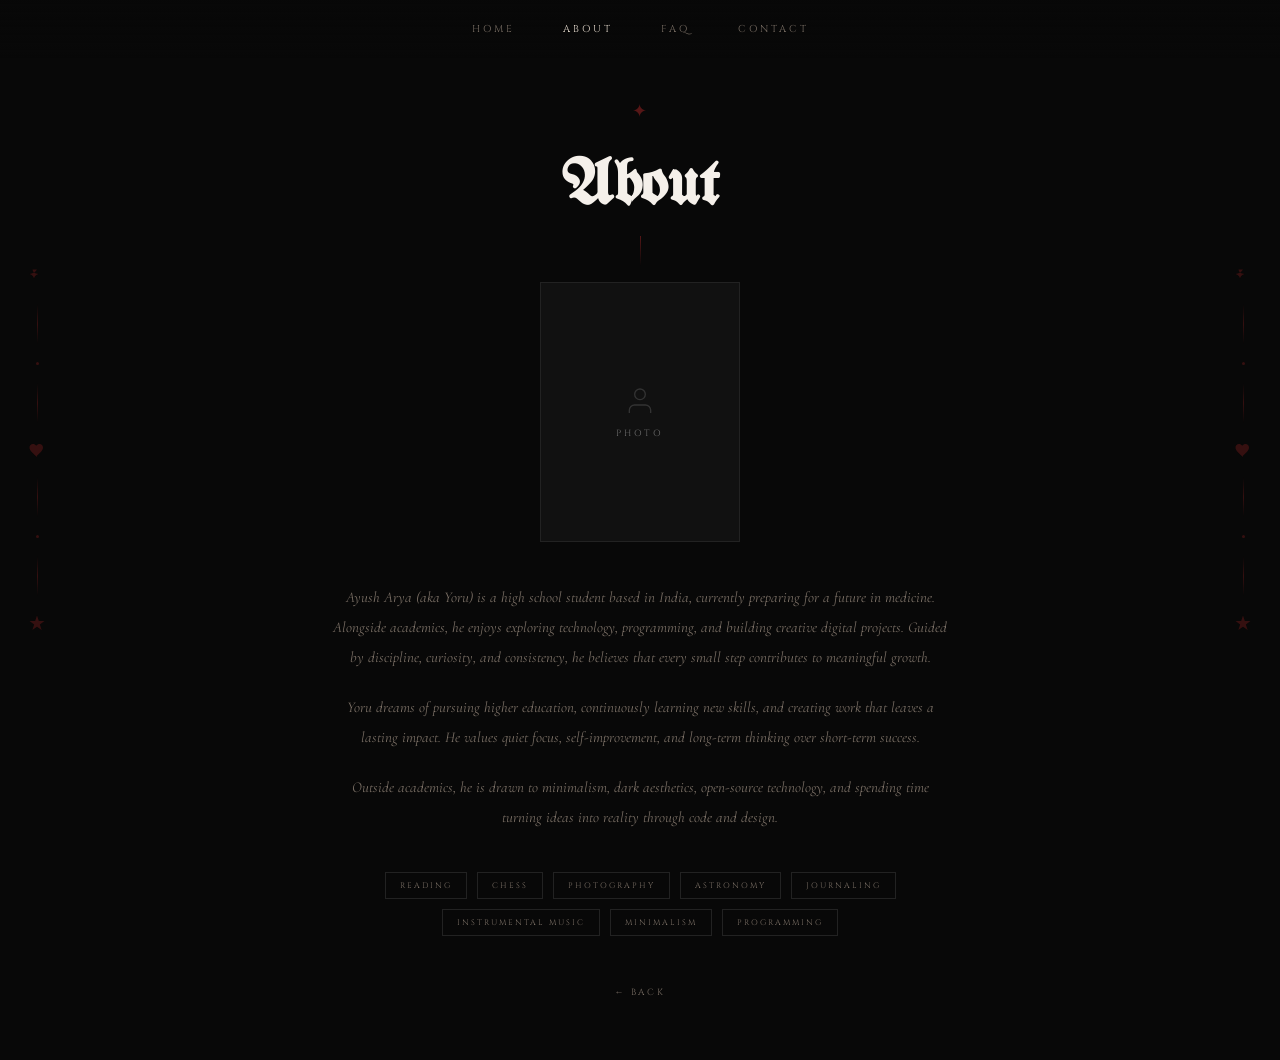
==== about.html @ 3cd6a07d "Add initial website structure with HTML pages, styling, and server setup Replit-Commit-Author: Agent" ====
<!DOCTYPE html>
<html lang="en">
<head>
  <meta charset="UTF-8" />
  <meta name="viewport" content="width=device-width, initial-scale=1.0" />
  <title>About — Ayush Arya</title>
  <link rel="stylesheet" href="style.css" />
</head>
<body>

  <!-- NAV -->
  <nav>
    <a href="index.html">Home</a>
    <a href="about.html">About</a>
    <a href="faq.html">FAQ</a>
    <a href="contact.html">Contact</a>
  </nav>

  <!-- ORNAMENTS -->
  <div class="side-ornament left">
    <svg viewBox="0 0 24 24"><path d="M12 2C9.5 6 6 7.5 2 8c3.5 1 5.5 3 6 6 .5-3 2.5-5 6-6-4-.5-7.5-2-8-6z"/></svg>
    <div class="orn-line"></div>
    <div class="orn-dot"></div>
    <div class="orn-line"></div>
    <svg viewBox="0 0 24 24"><path d="M12 21.6l-1.6-1.6C5.4 15.2 2 12.3 2 8.7 2 5.9 4.2 4 6.5 4c1.7 0 3.4.9 4.5 2.3C12.1 4.9 13.8 4 15.5 4 17.8 4 20 5.9 20 8.7c0 3.6-3.4 6.5-8.4 11.3L12 21.6z"/></svg>
    <div class="orn-line"></div>
    <div class="orn-dot"></div>
    <div class="orn-line"></div>
    <svg viewBox="0 0 24 24"><path d="M12 2l2.4 7.4H22l-6.2 4.5 2.4 7.4L12 17l-6.2 4.3 2.4-7.4L2 9.4h7.6z"/></svg>
  </div>
  <div class="side-ornament right">
    <svg viewBox="0 0 24 24"><path d="M12 2C9.5 6 6 7.5 2 8c3.5 1 5.5 3 6 6 .5-3 2.5-5 6-6-4-.5-7.5-2-8-6z"/></svg>
    <div class="orn-line"></div>
    <div class="orn-dot"></div>
    <div class="orn-line"></div>
    <svg viewBox="0 0 24 24"><path d="M12 21.6l-1.6-1.6C5.4 15.2 2 12.3 2 8.7 2 5.9 4.2 4 6.5 4c1.7 0 3.4.9 4.5 2.3C12.1 4.9 13.8 4 15.5 4 17.8 4 20 5.9 20 8.7c0 3.6-3.4 6.5-8.4 11.3L12 21.6z"/></svg>
    <div class="orn-line"></div>
    <div class="orn-dot"></div>
    <div class="orn-line"></div>
    <svg viewBox="0 0 24 24"><path d="M12 2l2.4 7.4H22l-6.2 4.5 2.4 7.4L12 17l-6.2 4.3 2.4-7.4L2 9.4h7.6z"/></svg>
  </div>

  <!-- CONTENT -->
  <div class="page">
    <div class="about-wrap">

      <div class="cross-top">✦</div>
      <h1 class="page-title">About</h1>
      <div class="page-divider"></div>

      <!-- PHOTO -->
      <div class="photo-frame" id="photo-frame">
        <div class="photo-placeholder">
          <svg width="32" height="32" viewBox="0 0 24 24" fill="none" stroke="#333" stroke-width="1">
            <path d="M20 21v-2a4 4 0 0 0-4-4H8a4 4 0 0 0-4 4v2"/>
            <circle cx="12" cy="7" r="4"/>
          </svg>
          <span>Photo</span>
        </div>
      </div>

      <!-- BIO -->
      <div class="about-bio">
        <p>
          Ayush Arya (aka Yoru) is a high school student based in India, currently preparing for a future in medicine.
          Alongside academics, he enjoys exploring technology, programming, and building creative digital projects.
          Guided by discipline, curiosity, and consistency, he believes that every small step contributes to meaningful growth.
        </p>
        <p>
          Yoru dreams of pursuing higher education, continuously learning new skills, and creating work that leaves a lasting impact.
          He values quiet focus, self-improvement, and long-term thinking over short-term success.
        </p>
        <p>
          Outside academics, he is drawn to minimalism, dark aesthetics, open-source technology,
          and spending time turning ideas into reality through code and design.
        </p>
      </div>

      <!-- INTERESTS -->
      <div class="interests-wrap">
        <span class="interest-tag">Reading</span>
        <span class="interest-tag">Chess</span>
        <span class="interest-tag">Photography</span>
        <span class="interest-tag">Astronomy</span>
        <span class="interest-tag">Journaling</span>
        <span class="interest-tag">Instrumental Music</span>
        <span class="interest-tag">Minimalism</span>
        <span class="interest-tag">Programming</span>
      </div>

      <a href="index.html" class="back-link">Back</a>
    </div>
  </div>

  <script src="script.js"></script>
</body>
</html>
---- style.css ----
@import url('https://fonts.googleapis.com/css2?family=UnifrakturMaguntia&family=Cinzel:wght@400;600&family=Cormorant+Garamond:ital,wght@0,300;0,400;1,300;1,400&display=swap');

*, *::before, *::after {
  margin: 0;
  padding: 0;
  box-sizing: border-box;
}

:root {
  --black: #080808;
  --cream: #e8ddd0;
  --dim: #7a6f65;
  --accent: #8b2020;
  --white: #f5f0ea;
}

html {
  scroll-behavior: smooth;
}

body {
  background-color: var(--black);
  color: var(--cream);
  font-family: 'Cormorant Garamond', serif;
  min-height: 100vh;
  overflow-x: hidden;
}

/* ── SCROLLBAR ── */
::-webkit-scrollbar { width: 4px; }
::-webkit-scrollbar-track { background: var(--black); }
::-webkit-scrollbar-thumb { background: #2a2a2a; }

/* ── NAV ── */
nav {
  position: fixed;
  top: 0;
  left: 0;
  right: 0;
  z-index: 100;
  padding: 22px 0;
  display: flex;
  justify-content: center;
  gap: 48px;
  background: linear-gradient(to bottom, rgba(8,8,8,0.95), transparent);
  letter-spacing: 0.25em;
}

nav a {
  color: var(--dim);
  text-decoration: none;
  font-size: 10px;
  font-family: 'Cinzel', serif;
  font-weight: 400;
  letter-spacing: 0.3em;
  text-transform: uppercase;
  transition: color 0.3s ease;
}

nav a:hover,
nav a.active {
  color: var(--cream);
}

/* ── SIDE ORNAMENTS ── */
.side-ornament {
  position: fixed;
  top: 50%;
  transform: translateY(-50%);
  display: flex;
  flex-direction: column;
  align-items: center;
  gap: 18px;
  opacity: 0.35;
  pointer-events: none;
  z-index: 10;
}

.side-ornament.left { left: 28px; }
.side-ornament.right { right: 28px; }

.side-ornament svg {
  width: 18px;
  height: 18px;
  fill: var(--accent);
}

.side-ornament .orn-line {
  width: 1px;
  height: 40px;
  background: linear-gradient(to bottom, transparent, var(--accent), transparent);
}

.side-ornament .orn-dot {
  width: 3px;
  height: 3px;
  border-radius: 50%;
  background: var(--accent);
}

/* ── PAGE WRAPPER ── */
.page {
  min-height: 100vh;
  display: flex;
  flex-direction: column;
  align-items: center;
  justify-content: center;
  padding: 100px 40px 60px;
  position: relative;
}

/* ═══════════════════════════════
   HOME PAGE
═══════════════════════════════ */
.home-wrap {
  text-align: center;
  display: flex;
  flex-direction: column;
  align-items: center;
  gap: 0;
}

.cross-top {
  color: var(--accent);
  font-size: 18px;
  opacity: 0.6;
  margin-bottom: 32px;
  letter-spacing: 0.1em;
}

.home-name {
  font-family: 'UnifrakturMaguntia', cursive;
  font-size: clamp(52px, 8vw, 100px);
  line-height: 1.05;
  color: var(--white);
  letter-spacing: 0.02em;
  animation: fadeUp 1.2s ease forwards;
}

.home-aka {
  font-family: 'Cinzel', serif;
  font-size: 11px;
  letter-spacing: 0.45em;
  color: var(--dim);
  margin-top: 20px;
  text-transform: uppercase;
  animation: fadeUp 1.4s ease forwards;
}

.home-dot {
  width: 4px;
  height: 4px;
  border-radius: 50%;
  background: var(--accent);
  margin: 16px auto;
  animation: fadeUp 1.5s ease forwards;
}

.home-location {
  font-family: 'Cormorant Garamond', serif;
  font-style: italic;
  font-size: 16px;
  color: var(--dim);
  letter-spacing: 0.15em;
  animation: fadeUp 1.6s ease forwards;
}

/* ── CLOCK ── */
.clock-wrap {
  margin-top: 28px;
  display: flex;
  align-items: center;
  gap: 12px;
  animation: fadeUp 1.7s ease forwards;
}

.clock-label {
  font-family: 'Cinzel', serif;
  font-size: 9px;
  letter-spacing: 0.3em;
  color: var(--dim);
  text-transform: uppercase;
}

#live-clock {
  font-family: 'Cinzel', serif;
  font-size: 14px;
  letter-spacing: 0.2em;
  color: var(--cream);
  font-variant-numeric: tabular-nums;
}

.clock-tz {
  font-family: 'Cinzel', serif;
  font-size: 9px;
  letter-spacing: 0.3em;
  color: var(--dim);
  text-transform: uppercase;
}

/* ── AGE TIMER ── */
.age-timer-section {
  margin-top: 40px;
  text-align: center;
  animation: fadeUp 1.8s ease forwards;
}

.age-timer-label {
  font-family: 'Cinzel', serif;
  font-size: 9px;
  letter-spacing: 0.35em;
  color: var(--dim);
  text-transform: uppercase;
  margin-bottom: 14px;
}

.age-timer-grid {
  display: flex;
  gap: 24px;
  justify-content: center;
  align-items: flex-end;
  flex-wrap: wrap;
}

.age-unit {
  display: flex;
  flex-direction: column;
  align-items: center;
  gap: 4px;
}

.age-unit .val {
  font-family: 'Cinzel', serif;
  font-size: clamp(22px, 3vw, 34px);
  color: var(--white);
  font-variant-numeric: tabular-nums;
  min-width: 2ch;
  text-align: center;
  line-height: 1;
}

.age-unit .unit-label {
  font-family: 'Cinzel', serif;
  font-size: 8px;
  letter-spacing: 0.3em;
  color: var(--dim);
  text-transform: uppercase;
}

.age-sep {
  color: var(--accent);
  font-size: 20px;
  opacity: 0.5;
  margin-bottom: 14px;
}

/* ── NAV BUTTONS ── */
.home-nav-btns {
  margin-top: 44px;
  display: flex;
  gap: 20px;
  flex-wrap: wrap;
  justify-content: center;
  animation: fadeUp 2s ease forwards;
}

.btn-outline {
  border: 1px solid #333;
  color: var(--dim);
  background: transparent;
  text-decoration: none;
  font-family: 'Cinzel', serif;
  font-size: 9px;
  letter-spacing: 0.3em;
  text-transform: uppercase;
  padding: 10px 22px;
  transition: all 0.3s ease;
  cursor: pointer;
  display: inline-block;
}

.btn-outline:hover {
  border-color: var(--cream);
  color: var(--cream);
  background: rgba(255,255,255,0.03);
}

/* ── QUOTE ── */
.home-quote {
  margin-top: 60px;
  font-family: 'Cormorant Garamond', serif;
  font-style: italic;
  font-size: 13px;
  color: #4a4039;
  letter-spacing: 0.1em;
  text-align: center;
  max-width: 420px;
  animation: fadeUp 2.1s ease forwards;
}

.cross-bottom {
  color: var(--accent);
  font-size: 14px;
  opacity: 0.4;
  margin-top: 36px;
}

/* ═══════════════════════════════
   ABOUT PAGE
═══════════════════════════════ */
.about-wrap {
  max-width: 620px;
  width: 100%;
  text-align: center;
}

.page-title {
  font-family: 'UnifrakturMaguntia', cursive;
  font-size: clamp(38px, 6vw, 64px);
  color: var(--white);
  margin-bottom: 8px;
  animation: fadeUp 0.8s ease forwards;
}

.page-divider {
  width: 1px;
  height: 30px;
  background: linear-gradient(to bottom, var(--accent), transparent);
  margin: 16px auto;
  opacity: 0.6;
}

/* ── PHOTO ── */
.photo-frame {
  width: 200px;
  height: 260px;
  margin: 0 auto 40px;
  border: 1px solid #222;
  overflow: hidden;
  position: relative;
  animation: fadeUp 1s ease forwards;
  filter: grayscale(100%);
  transition: filter 0.5s ease;
}

.photo-frame:hover {
  filter: grayscale(60%);
}

.photo-frame img {
  width: 100%;
  height: 100%;
  object-fit: cover;
  object-position: center top;
  display: block;
}

.photo-placeholder {
  width: 100%;
  height: 100%;
  background: #111;
  display: flex;
  align-items: center;
  justify-content: center;
  flex-direction: column;
  gap: 10px;
}

.photo-placeholder span {
  font-family: 'Cinzel', serif;
  font-size: 9px;
  letter-spacing: 0.3em;
  color: var(--dim);
  text-transform: uppercase;
}

.about-bio {
  font-size: 15px;
  line-height: 2;
  color: var(--dim);
  font-style: italic;
  text-align: center;
  animation: fadeUp 1.2s ease forwards;
}

.about-bio p + p {
  margin-top: 20px;
}

/* ── INTERESTS ── */
.interests-wrap {
  margin-top: 40px;
  display: flex;
  flex-wrap: wrap;
  gap: 10px;
  justify-content: center;
  animation: fadeUp 1.4s ease forwards;
}

.interest-tag {
  border: 1px solid #222;
  color: var(--dim);
  font-family: 'Cinzel', serif;
  font-size: 8px;
  letter-spacing: 0.25em;
  text-transform: uppercase;
  padding: 7px 14px;
  transition: all 0.3s ease;
}

.interest-tag:hover {
  border-color: #444;
  color: var(--cream);
}

.back-link {
  display: inline-block;
  margin-top: 50px;
  font-family: 'Cinzel', serif;
  font-size: 9px;
  letter-spacing: 0.3em;
  color: var(--dim);
  text-decoration: none;
  text-transform: uppercase;
  transition: color 0.3s ease;
}

.back-link:hover { color: var(--cream); }
.back-link::before { content: '← '; }

/* ═══════════════════════════════
   FAQ PAGE
═══════════════════════════════ */
.faq-wrap {
  max-width: 560px;
  width: 100%;
}

.faq-section-title {
  font-family: 'Cinzel', serif;
  font-size: 11px;
  letter-spacing: 0.35em;
  color: var(--cream);
  text-transform: uppercase;
  margin-bottom: 28px;
  opacity: 0.9;
}

.faq-item {
  margin-bottom: 28px;
  animation: fadeUp 0.8s ease forwards;
  opacity: 0;
}

.faq-item:nth-child(1) { animation-delay: 0.1s; }
.faq-item:nth-child(2) { animation-delay: 0.15s; }
.faq-item:nth-child(3) { animation-delay: 0.2s; }
.faq-item:nth-child(4) { animation-delay: 0.25s; }
.faq-item:nth-child(5) { animation-delay: 0.3s; }
.faq-item:nth-child(6) { animation-delay: 0.35s; }
.faq-item:nth-child(7) { animation-delay: 0.4s; }
.faq-item:nth-child(8) { animation-delay: 0.45s; }

.faq-q {
  font-family: 'Cinzel', serif;
  font-size: 9px;
  letter-spacing: 0.3em;
  color: var(--accent);
  text-transform: uppercase;
  margin-bottom: 6px;
}

.faq-a {
  font-size: 15px;
  font-style: italic;
  color: var(--dim);
  line-height: 1.7;
}

.faq-divider {
  width: 100%;
  height: 1px;
  background: linear-gradient(to right, transparent, #1f1f1f, transparent);
  margin: 36px 0;
}

.faq-section-block {
  animation: fadeUp 0.9s ease forwards;
}

/* ═══════════════════════════════
   CONTACT PAGE
═══════════════════════════════ */
.contact-wrap {
  max-width: 500px;
  width: 100%;
  text-align: center;
}

.contact-note {
  font-style: italic;
  font-size: 15px;
  color: var(--dim);
  line-height: 1.9;
  max-width: 380px;
  margin: 0 auto 48px;
  animation: fadeUp 1s ease forwards;
}

.contact-email-label {
  font-family: 'Cinzel', serif;
  font-size: 9px;
  letter-spacing: 0.35em;
  color: var(--dim);
  text-transform: uppercase;
  margin-bottom: 10px;
  animation: fadeUp 1.1s ease forwards;
}

.contact-email {
  display: block;
  font-size: 17px;
  font-style: italic;
  color: var(--cream);
  text-decoration: none;
  letter-spacing: 0.05em;
  margin-bottom: 40px;
  transition: opacity 0.3s;
  animation: fadeUp 1.2s ease forwards;
}

.contact-email:hover { opacity: 0.6; }

.social-links {
  display: flex;
  gap: 16px;
  justify-content: center;
  flex-wrap: wrap;
  animation: fadeUp 1.3s ease forwards;
}

/* ═══════════════════════════════
   ANIMATIONS
═══════════════════════════════ */
@keyframes fadeUp {
  from {
    opacity: 0;
    transform: translateY(18px);
  }
  to {
    opacity: 1;
    transform: translateY(0);
  }
}

/* ── RESPONSIVE ── */
@media (max-width: 640px) {
  .side-ornament { display: none; }
  nav { gap: 28px; }
  .age-timer-grid { gap: 14px; }
  .age-sep { display: none; }
  .photo-frame { width: 160px; height: 210px; }
}
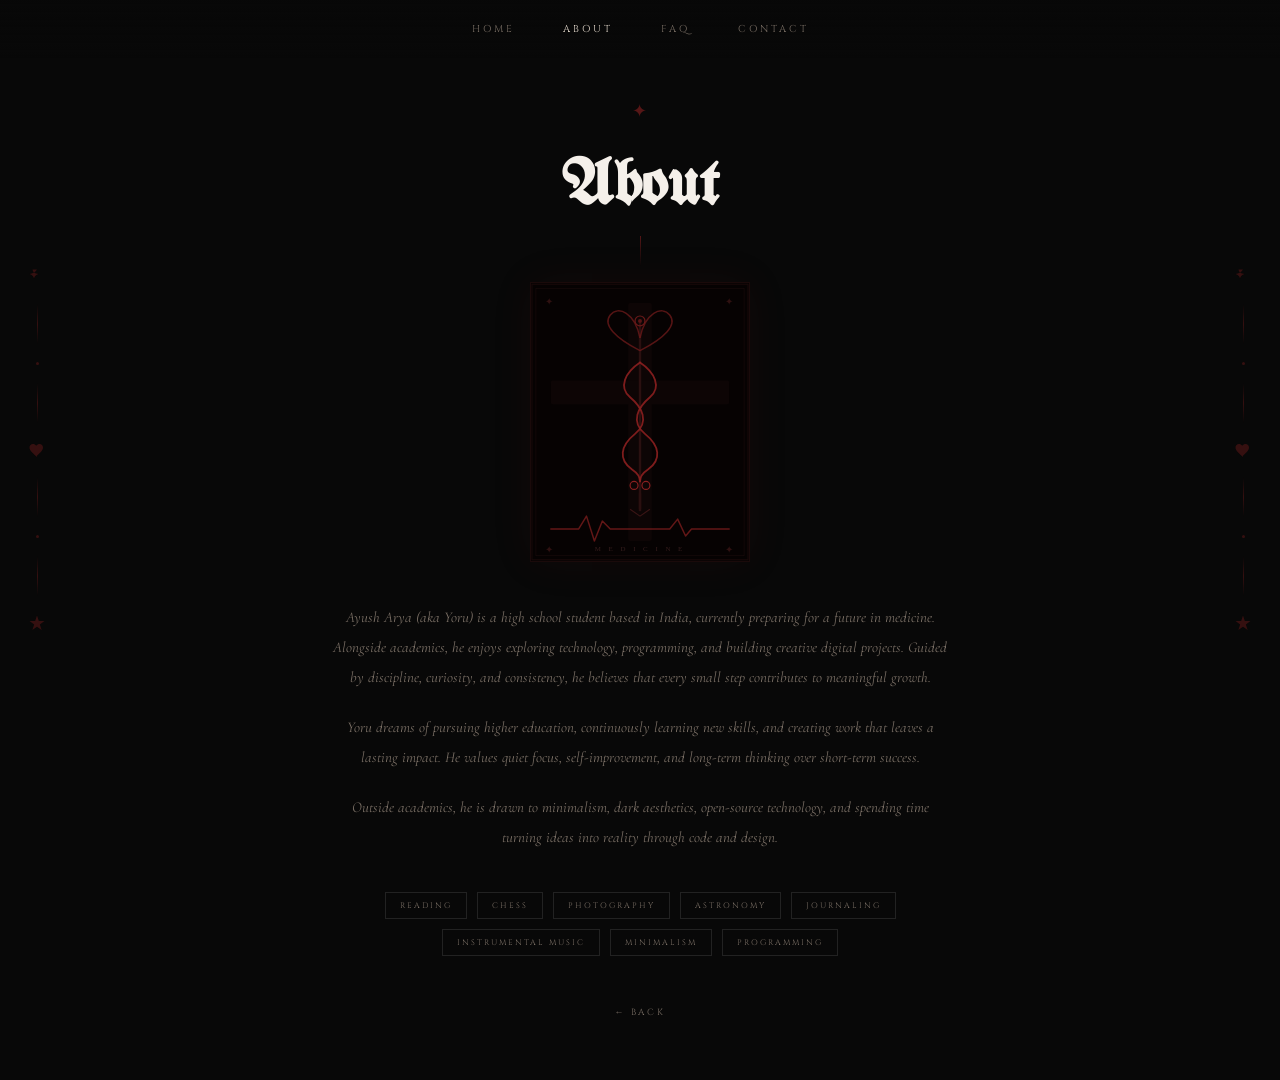
==== commit aba51836: "Add about page content and styling Replit-Commit-Author: Agent" ====
--- a/about.html
+++ b/about.html
@@ -48,15 +48,63 @@
       <h1 class="page-title">About</h1>
       <div class="page-divider"></div>
 
-      <!-- PHOTO -->
-      <div class="photo-frame" id="photo-frame">
-        <div class="photo-placeholder">
-          <svg width="32" height="32" viewBox="0 0 24 24" fill="none" stroke="#333" stroke-width="1">
-            <path d="M20 21v-2a4 4 0 0 0-4-4H8a4 4 0 0 0-4 4v2"/>
-            <circle cx="12" cy="7" r="4"/>
-          </svg>
-          <span>Photo</span>
-        </div>
+      <!-- MEDICAL ILLUSTRATION -->
+      <div class="medical-frame" id="photo-frame">
+        <svg viewBox="0 0 220 280" xmlns="http://www.w3.org/2000/svg" class="medical-svg">
+
+          <!-- Outer border glow -->
+          <rect x="1" y="1" width="218" height="278" fill="none" stroke="#1a0a0a" stroke-width="1"/>
+          <rect x="5" y="5" width="210" height="270" fill="none" stroke="#1f0e0e" stroke-width="0.5"/>
+
+          <!-- Background cross (faint) -->
+          <rect x="98" y="20" width="24" height="240" fill="#0d0505" rx="2"/>
+          <rect x="20" y="98" width="180" height="24" fill="#0d0505" rx="2"/>
+
+          <!-- Caduceus staff -->
+          <line x1="110" y1="40" x2="110" y2="230" stroke="#2a1010" stroke-width="2.5"/>
+
+          <!-- Caduceus wings (top) -->
+          <path d="M110 68 C85 55, 72 42, 80 32 C88 22, 105 30, 110 55" 
+                fill="none" stroke="#6b1a1a" stroke-width="1.5" opacity="0.8"/>
+          <path d="M110 68 C135 55, 148 42, 140 32 C132 22, 115 30, 110 55" 
+                fill="none" stroke="#6b1a1a" stroke-width="1.5" opacity="0.8"/>
+
+          <!-- Snake 1 (left spiral) -->
+          <path d="M110 80 C95 90, 88 105, 100 115 C112 125, 120 140, 105 152 C90 164, 88 178, 102 188 C108 192, 110 195, 110 200"
+                fill="none" stroke="#8b2020" stroke-width="1.8" stroke-linecap="round" opacity="0.9"/>
+
+          <!-- Snake 2 (right spiral) -->
+          <path d="M110 80 C125 90, 132 105, 120 115 C108 125, 100 140, 115 152 C130 164, 132 178, 118 188 C112 192, 110 195, 110 200"
+                fill="none" stroke="#8b2020" stroke-width="1.8" stroke-linecap="round" opacity="0.9"/>
+
+          <!-- Snake heads -->
+          <circle cx="104" cy="204" r="4" fill="none" stroke="#8b2020" stroke-width="1.2"/>
+          <circle cx="116" cy="204" r="4" fill="none" stroke="#8b2020" stroke-width="1.2"/>
+
+          <!-- Staff tip orb -->
+          <circle cx="110" cy="38" r="5" fill="none" stroke="#6b1a1a" stroke-width="1.2"/>
+          <circle cx="110" cy="38" r="2" fill="#8b2020" opacity="0.6"/>
+
+          <!-- Staff bottom -->
+          <line x1="110" y1="212" x2="110" y2="228" stroke="#2a1010" stroke-width="2.5"/>
+          <path d="M100 228 L110 235 L120 228" fill="none" stroke="#3a1515" stroke-width="1.2"/>
+
+          <!-- Heartbeat line -->
+          <polyline 
+            points="20,248 48,248 56,235 64,260 72,240 80,248 140,248 148,238 156,255 162,248 200,248"
+            fill="none" stroke="#8b2020" stroke-width="1.5" stroke-linecap="round" stroke-linejoin="round" opacity="0.7"/>
+
+          <!-- Corner ornaments -->
+          <text x="14" y="22" fill="#3a1515" font-size="10" opacity="0.8">✦</text>
+          <text x="196" y="22" fill="#3a1515" font-size="10" opacity="0.8">✦</text>
+          <text x="14" y="272" fill="#3a1515" font-size="10" opacity="0.8">✦</text>
+          <text x="196" y="272" fill="#3a1515" font-size="10" opacity="0.8">✦</text>
+
+          <!-- Label -->
+          <text x="110" y="270" text-anchor="middle" fill="#3a2020" 
+                font-family="serif" font-size="7" letter-spacing="3" opacity="0.9">M E D I C I N E</text>
+
+        </svg>
       </div>
 
       <!-- BIO -->
--- a/style.css
+++ b/style.css
@@ -130,8 +130,8 @@
 
 .home-name {
   font-family: 'UnifrakturMaguntia', cursive;
-  font-size: clamp(52px, 8vw, 100px);
-  line-height: 1.05;
+  font-size: clamp(60px, 9vw, 110px);
+  line-height: 1.0;
   color: var(--white);
   letter-spacing: 0.02em;
   animation: fadeUp 1.2s ease forwards;
@@ -142,18 +142,35 @@
   font-size: 11px;
   letter-spacing: 0.45em;
   color: var(--dim);
-  margin-top: 20px;
+  margin-top: 24px;
   text-transform: uppercase;
   animation: fadeUp 1.4s ease forwards;
 }
 
-.home-dot {
+/* ── AKA SEPARATOR ── */
+.aka-rule {
+  display: flex;
+  align-items: center;
+  gap: 10px;
+  margin: 14px 0 20px;
+  width: 260px;
+  animation: fadeUp 1.45s ease forwards;
+}
+.aka-line-left,
+.aka-line-right {
+  flex: 1;
+  height: 1px;
+  background: linear-gradient(to right, transparent, #3a3028);
+}
+.aka-line-right {
+  background: linear-gradient(to left, transparent, #3a3028);
+}
+.aka-dot {
   width: 4px;
   height: 4px;
   border-radius: 50%;
   background: var(--accent);
-  margin: 16px auto;
-  animation: fadeUp 1.5s ease forwards;
+  flex-shrink: 0;
 }
 
 .home-location {
@@ -162,7 +179,7 @@
   font-size: 16px;
   color: var(--dim);
   letter-spacing: 0.15em;
-  animation: fadeUp 1.6s ease forwards;
+  animation: fadeUp 1.5s ease forwards;
 }
 
 /* ── CLOCK ── */
@@ -171,7 +188,9 @@
   display: flex;
   align-items: center;
   gap: 12px;
-  animation: fadeUp 1.7s ease forwards;
+  border: 1px solid #252525;
+  padding: 8px 20px;
+  animation: fadeUp 1.6s ease forwards;
 }
 
 .clock-label {
@@ -256,9 +275,9 @@
 
 /* ── NAV BUTTONS ── */
 .home-nav-btns {
-  margin-top: 44px;
-  display: flex;
-  gap: 20px;
+  margin-top: 48px;
+  display: flex;
+  gap: 14px;
   flex-wrap: wrap;
   justify-content: center;
   animation: fadeUp 2s ease forwards;
@@ -273,7 +292,7 @@
   font-size: 9px;
   letter-spacing: 0.3em;
   text-transform: uppercase;
-  padding: 10px 22px;
+  padding: 14px 52px;
   transition: all 0.3s ease;
   cursor: pointer;
   display: inline-block;
@@ -287,7 +306,7 @@
 
 /* ── QUOTE ── */
 .home-quote {
-  margin-top: 60px;
+  margin-top: 52px;
   font-family: 'Cormorant Garamond', serif;
   font-style: italic;
   font-size: 13px;
@@ -372,6 +391,30 @@
   letter-spacing: 0.3em;
   color: var(--dim);
   text-transform: uppercase;
+}
+
+/* ── MEDICAL ILLUSTRATION ── */
+.medical-frame {
+  width: 220px;
+  height: 280px;
+  margin: 0 auto 40px;
+  background: #060202;
+  border: 1px solid #1a0a0a;
+  position: relative;
+  animation: fadeUp 1s ease forwards;
+  transition: all 0.5s ease;
+  box-shadow: 0 0 40px rgba(139, 32, 32, 0.08);
+}
+
+.medical-frame:hover {
+  box-shadow: 0 0 60px rgba(139, 32, 32, 0.18);
+  border-color: #2a0f0f;
+}
+
+.medical-svg {
+  width: 100%;
+  height: 100%;
+  display: block;
 }
 
 .about-bio {
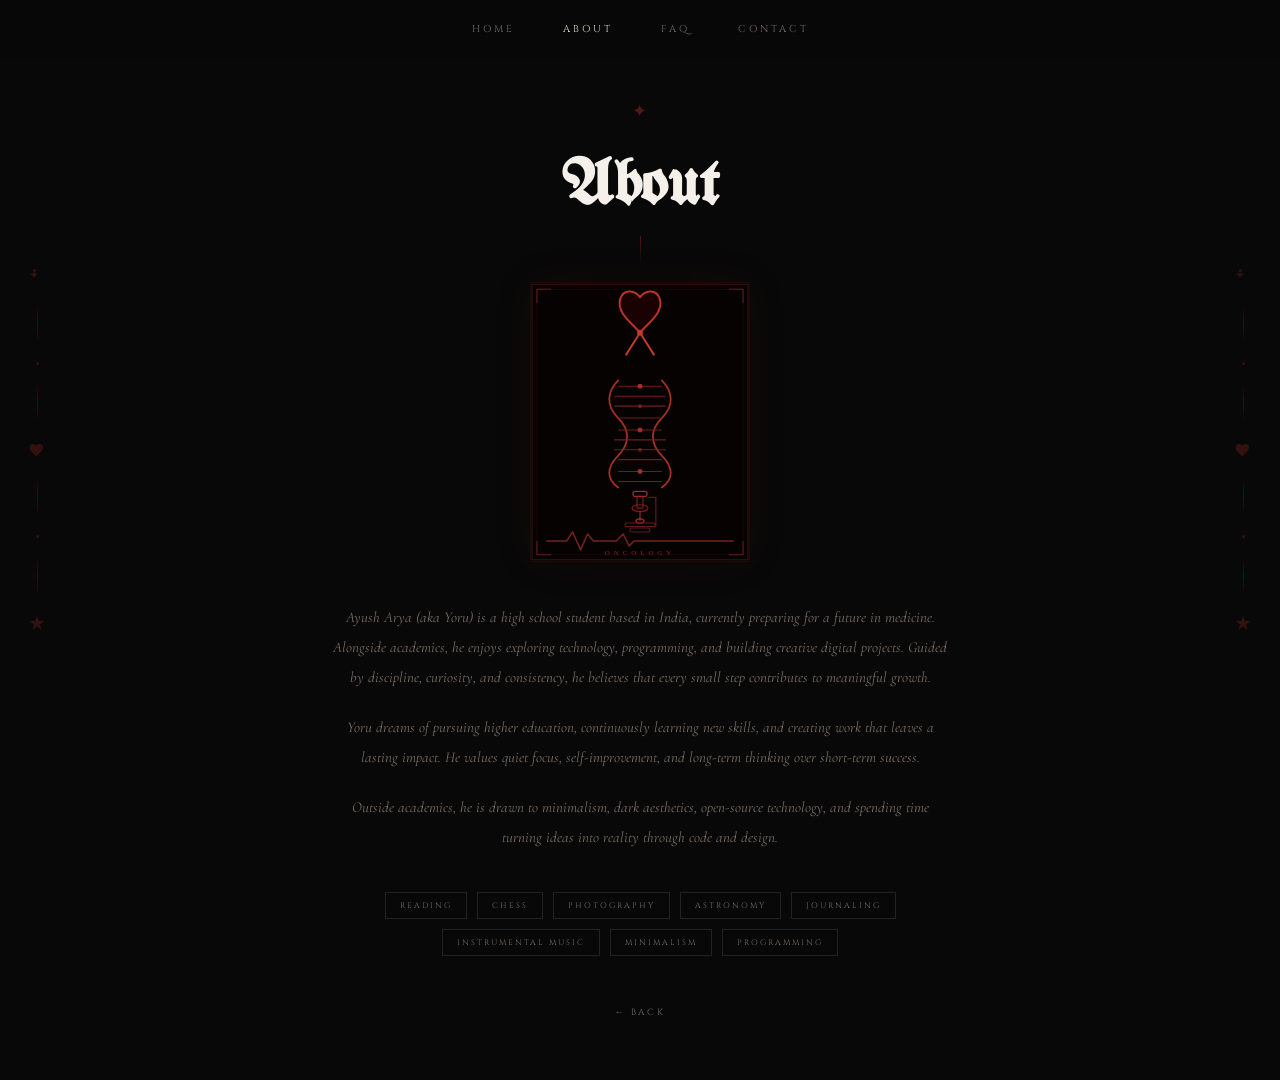
==== commit bcced6be: "Update about page content and layout Replit-Commit-Author: Agent" ====
--- a/about.html
+++ b/about.html
@@ -48,61 +48,96 @@
       <h1 class="page-title">About</h1>
       <div class="page-divider"></div>
 
-      <!-- MEDICAL ILLUSTRATION -->
+      <!-- MEDICAL ONCOLOGY ILLUSTRATION -->
       <div class="medical-frame" id="photo-frame">
         <svg viewBox="0 0 220 280" xmlns="http://www.w3.org/2000/svg" class="medical-svg">
 
-          <!-- Outer border glow -->
-          <rect x="1" y="1" width="218" height="278" fill="none" stroke="#1a0a0a" stroke-width="1"/>
-          <rect x="5" y="5" width="210" height="270" fill="none" stroke="#1f0e0e" stroke-width="0.5"/>
+          <!-- Outer decorative border -->
+          <rect x="1" y="1" width="218" height="278" fill="none" stroke="#3a1212" stroke-width="1"/>
+          <rect x="6" y="6" width="208" height="268" fill="none" stroke="#250c0c" stroke-width="0.5"/>
 
-          <!-- Background cross (faint) -->
-          <rect x="98" y="20" width="24" height="240" fill="#0d0505" rx="2"/>
-          <rect x="20" y="98" width="180" height="24" fill="#0d0505" rx="2"/>
+          <!-- Corner ticks -->
+          <line x1="6"  y1="6"  x2="20" y2="6"  stroke="#6b2020" stroke-width="1"/>
+          <line x1="6"  y1="6"  x2="6"  y2="20" stroke="#6b2020" stroke-width="1"/>
+          <line x1="214" y1="6"  x2="200" y2="6"  stroke="#6b2020" stroke-width="1"/>
+          <line x1="214" y1="6"  x2="214" y2="20" stroke="#6b2020" stroke-width="1"/>
+          <line x1="6"  y1="274" x2="20"  y2="274" stroke="#6b2020" stroke-width="1"/>
+          <line x1="6"  y1="274" x2="6"   y2="260" stroke="#6b2020" stroke-width="1"/>
+          <line x1="214" y1="274" x2="200" y2="274" stroke="#6b2020" stroke-width="1"/>
+          <line x1="214" y1="274" x2="214" y2="260" stroke="#6b2020" stroke-width="1"/>
 
-          <!-- Caduceus staff -->
-          <line x1="110" y1="40" x2="110" y2="230" stroke="#2a1010" stroke-width="2.5"/>
+          <!-- ── CANCER AWARENESS RIBBON (top) ── -->
+          <g transform="translate(110, 50)">
+            <!-- Left loop of ribbon -->
+            <path d="M0,0 C-8,-10 -24,-20 -20,-34 C-17,-44 -6,-44 0,-36"
+                  fill="none" stroke="#c0392b" stroke-width="2" stroke-linecap="round" stroke-linejoin="round"/>
+            <!-- Right loop of ribbon -->
+            <path d="M0,0 C8,-10 24,-20 20,-34 C17,-44 6,-44 0,-36"
+                  fill="none" stroke="#c0392b" stroke-width="2" stroke-linecap="round" stroke-linejoin="round"/>
+            <!-- Ribbon fill (subtle) -->
+            <path d="M0,0 C-8,-10 -24,-20 -20,-34 C-17,-44 -6,-44 0,-36 C6,-44 17,-44 20,-34 C24,-20 8,-10 0,0Z"
+                  fill="#8b0000" opacity="0.15"/>
+            <!-- Left tail -->
+            <path d="M0,0 L-14,22" stroke="#c0392b" stroke-width="2" stroke-linecap="round"/>
+            <!-- Right tail -->
+            <path d="M0,0 L14,22"  stroke="#c0392b" stroke-width="2" stroke-linecap="round"/>
+            <!-- Centre knot -->
+            <circle cx="0" cy="0" r="3" fill="#c0392b"/>
+          </g>
 
-          <!-- Caduceus wings (top) -->
-          <path d="M110 68 C85 55, 72 42, 80 32 C88 22, 105 30, 110 55" 
-                fill="none" stroke="#6b1a1a" stroke-width="1.5" opacity="0.8"/>
-          <path d="M110 68 C135 55, 148 42, 140 32 C132 22, 115 30, 110 55" 
-                fill="none" stroke="#6b1a1a" stroke-width="1.5" opacity="0.8"/>
+          <!-- ── DNA DOUBLE HELIX ── -->
+          <!-- Strand A -->
+          <path d="M88,98 C76,110 76,124 88,136 C100,148 100,162 88,174 C76,186 76,198 88,206"
+                fill="none" stroke="#c0392b" stroke-width="1.8" stroke-linecap="round" opacity="0.85"/>
+          <!-- Strand B -->
+          <path d="M132,98 C144,110 144,124 132,136 C120,148 120,162 132,174 C144,186 144,198 132,206"
+                fill="none" stroke="#c0392b" stroke-width="1.8" stroke-linecap="round" opacity="0.85"/>
 
-          <!-- Snake 1 (left spiral) -->
-          <path d="M110 80 C95 90, 88 105, 100 115 C112 125, 120 140, 105 152 C90 164, 88 178, 102 188 C108 192, 110 195, 110 200"
-                fill="none" stroke="#8b2020" stroke-width="1.8" stroke-linecap="round" opacity="0.9"/>
+          <!-- Base pair rungs -->
+          <line x1="88"  y1="104" x2="132" y2="104" stroke="#7a2020" stroke-width="1.1" opacity="0.9"/>
+          <line x1="84"  y1="114" x2="136" y2="114" stroke="#7a2020" stroke-width="1.1" opacity="0.9"/>
+          <line x1="84"  y1="124" x2="136" y2="124" stroke="#7a2020" stroke-width="1.1" opacity="0.9"/>
+          <line x1="88"  y1="136" x2="132" y2="136" stroke="#7a2020" stroke-width="1.1" opacity="0.9"/>
+          <line x1="88"  y1="148" x2="132" y2="148" stroke="#7a2020" stroke-width="1.1" opacity="0.9"/>
+          <line x1="84"  y1="158" x2="136" y2="158" stroke="#7a2020" stroke-width="1.1" opacity="0.9"/>
+          <line x1="84"  y1="168" x2="136" y2="168" stroke="#7a2020" stroke-width="1.1" opacity="0.9"/>
+          <line x1="88"  y1="178" x2="132" y2="178" stroke="#7a2020" stroke-width="1.1" opacity="0.9"/>
+          <line x1="88"  y1="190" x2="132" y2="190" stroke="#7a2020" stroke-width="1.1" opacity="0.9"/>
+          <line x1="88"  y1="200" x2="132" y2="200" stroke="#7a2020" stroke-width="1.1" opacity="0.9"/>
 
-          <!-- Snake 2 (right spiral) -->
-          <path d="M110 80 C125 90, 132 105, 120 115 C108 125, 100 140, 115 152 C130 164, 132 178, 118 188 C112 192, 110 195, 110 200"
-                fill="none" stroke="#8b2020" stroke-width="1.8" stroke-linecap="round" opacity="0.9"/>
+          <!-- Nucleotide dots on rungs -->
+          <circle cx="110" cy="104" r="2.5" fill="#c0392b" opacity="0.8"/>
+          <circle cx="110" cy="124" r="2"   fill="#9b2020" opacity="0.7"/>
+          <circle cx="110" cy="148" r="2.5" fill="#c0392b" opacity="0.8"/>
+          <circle cx="110" cy="168" r="2"   fill="#9b2020" opacity="0.7"/>
+          <circle cx="110" cy="190" r="2.5" fill="#c0392b" opacity="0.8"/>
 
-          <!-- Snake heads -->
-          <circle cx="104" cy="204" r="4" fill="none" stroke="#8b2020" stroke-width="1.2"/>
-          <circle cx="116" cy="204" r="4" fill="none" stroke="#8b2020" stroke-width="1.2"/>
+          <!-- ── MICROSCOPE ── -->
+          <!-- Eyepiece top -->
+          <rect x="103" y="210" width="14" height="5" rx="1.5" fill="none" stroke="#c0392b" stroke-width="1.3" opacity="0.8"/>
+          <!-- Tube -->
+          <rect x="107" y="215" width="6" height="12" rx="1" fill="none" stroke="#9b2020" stroke-width="1.2" opacity="0.8"/>
+          <!-- Nosepiece -->
+          <ellipse cx="110" cy="227" rx="8" ry="3.5" fill="none" stroke="#9b2020" stroke-width="1.2" opacity="0.8"/>
+          <!-- Objective -->
+          <line x1="110" y1="230" x2="110" y2="239" stroke="#9b2020" stroke-width="1.5" stroke-linecap="round" opacity="0.8"/>
+          <ellipse cx="110" cy="240" rx="4" ry="2.2" fill="none" stroke="#c0392b" stroke-width="1.2" opacity="0.8"/>
+          <!-- Stage plate -->
+          <rect x="95" y="242" width="30" height="3.5" rx="1" fill="none" stroke="#7a2020" stroke-width="1.1" opacity="0.8"/>
+          <!-- Arm -->
+          <path d="M119 216 L126 216 L126 245" fill="none" stroke="#7a2020" stroke-width="1.2" stroke-linecap="round" opacity="0.8"/>
+          <!-- Base -->
+          <rect x="100" y="247" width="20" height="4" rx="1.5" fill="none" stroke="#7a2020" stroke-width="1.1" opacity="0.8"/>
 
-          <!-- Staff tip orb -->
-          <circle cx="110" cy="38" r="5" fill="none" stroke="#6b1a1a" stroke-width="1.2"/>
-          <circle cx="110" cy="38" r="2" fill="#8b2020" opacity="0.6"/>
+          <!-- ── ECG / HEARTBEAT LINE ── -->
+          <polyline
+            points="16,260 36,260 42,251 50,269 57,253 63,260 86,260 93,253 99,265 104,260 204,260"
+            fill="none" stroke="#c0392b" stroke-width="1.5"
+            stroke-linecap="round" stroke-linejoin="round" opacity="0.6"/>
 
-          <!-- Staff bottom -->
-          <line x1="110" y1="212" x2="110" y2="228" stroke="#2a1010" stroke-width="2.5"/>
-          <path d="M100 228 L110 235 L120 228" fill="none" stroke="#3a1515" stroke-width="1.2"/>
-
-          <!-- Heartbeat line -->
-          <polyline 
-            points="20,248 48,248 56,235 64,260 72,240 80,248 140,248 148,238 156,255 162,248 200,248"
-            fill="none" stroke="#8b2020" stroke-width="1.5" stroke-linecap="round" stroke-linejoin="round" opacity="0.7"/>
-
-          <!-- Corner ornaments -->
-          <text x="14" y="22" fill="#3a1515" font-size="10" opacity="0.8">✦</text>
-          <text x="196" y="22" fill="#3a1515" font-size="10" opacity="0.8">✦</text>
-          <text x="14" y="272" fill="#3a1515" font-size="10" opacity="0.8">✦</text>
-          <text x="196" y="272" fill="#3a1515" font-size="10" opacity="0.8">✦</text>
-
-          <!-- Label -->
-          <text x="110" y="270" text-anchor="middle" fill="#3a2020" 
-                font-family="serif" font-size="7" letter-spacing="3" opacity="0.9">M E D I C I N E</text>
+          <!-- ── LABEL ── -->
+          <text x="110" y="274" text-anchor="middle" fill="#8b2020"
+                font-family="serif" font-size="7" letter-spacing="4" opacity="1">ONCOLOGY</text>
 
         </svg>
       </div>
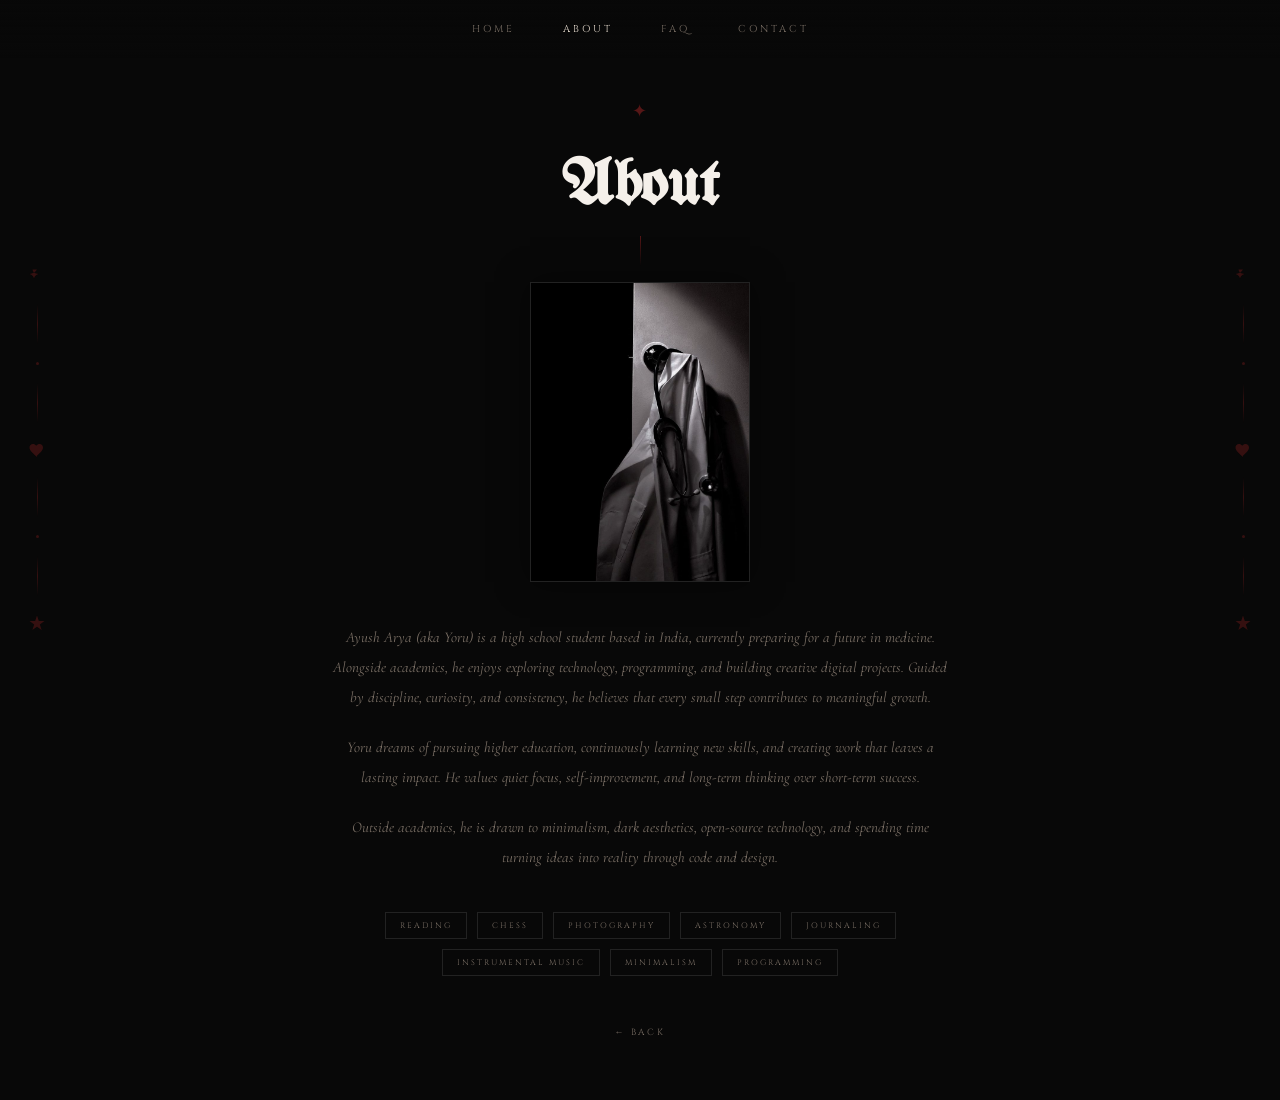
==== commit 935f4f0e: "Remove verbose about page content and simplify styles with new image assets Replit-Commit-Author: Ag" ====
--- a/about.html
+++ b/about.html
@@ -48,98 +48,9 @@
       <h1 class="page-title">About</h1>
       <div class="page-divider"></div>
 
-      <!-- MEDICAL ONCOLOGY ILLUSTRATION -->
-      <div class="medical-frame" id="photo-frame">
-        <svg viewBox="0 0 220 280" xmlns="http://www.w3.org/2000/svg" class="medical-svg">
-
-          <!-- Outer decorative border -->
-          <rect x="1" y="1" width="218" height="278" fill="none" stroke="#3a1212" stroke-width="1"/>
-          <rect x="6" y="6" width="208" height="268" fill="none" stroke="#250c0c" stroke-width="0.5"/>
-
-          <!-- Corner ticks -->
-          <line x1="6"  y1="6"  x2="20" y2="6"  stroke="#6b2020" stroke-width="1"/>
-          <line x1="6"  y1="6"  x2="6"  y2="20" stroke="#6b2020" stroke-width="1"/>
-          <line x1="214" y1="6"  x2="200" y2="6"  stroke="#6b2020" stroke-width="1"/>
-          <line x1="214" y1="6"  x2="214" y2="20" stroke="#6b2020" stroke-width="1"/>
-          <line x1="6"  y1="274" x2="20"  y2="274" stroke="#6b2020" stroke-width="1"/>
-          <line x1="6"  y1="274" x2="6"   y2="260" stroke="#6b2020" stroke-width="1"/>
-          <line x1="214" y1="274" x2="200" y2="274" stroke="#6b2020" stroke-width="1"/>
-          <line x1="214" y1="274" x2="214" y2="260" stroke="#6b2020" stroke-width="1"/>
-
-          <!-- ── CANCER AWARENESS RIBBON (top) ── -->
-          <g transform="translate(110, 50)">
-            <!-- Left loop of ribbon -->
-            <path d="M0,0 C-8,-10 -24,-20 -20,-34 C-17,-44 -6,-44 0,-36"
-                  fill="none" stroke="#c0392b" stroke-width="2" stroke-linecap="round" stroke-linejoin="round"/>
-            <!-- Right loop of ribbon -->
-            <path d="M0,0 C8,-10 24,-20 20,-34 C17,-44 6,-44 0,-36"
-                  fill="none" stroke="#c0392b" stroke-width="2" stroke-linecap="round" stroke-linejoin="round"/>
-            <!-- Ribbon fill (subtle) -->
-            <path d="M0,0 C-8,-10 -24,-20 -20,-34 C-17,-44 -6,-44 0,-36 C6,-44 17,-44 20,-34 C24,-20 8,-10 0,0Z"
-                  fill="#8b0000" opacity="0.15"/>
-            <!-- Left tail -->
-            <path d="M0,0 L-14,22" stroke="#c0392b" stroke-width="2" stroke-linecap="round"/>
-            <!-- Right tail -->
-            <path d="M0,0 L14,22"  stroke="#c0392b" stroke-width="2" stroke-linecap="round"/>
-            <!-- Centre knot -->
-            <circle cx="0" cy="0" r="3" fill="#c0392b"/>
-          </g>
-
-          <!-- ── DNA DOUBLE HELIX ── -->
-          <!-- Strand A -->
-          <path d="M88,98 C76,110 76,124 88,136 C100,148 100,162 88,174 C76,186 76,198 88,206"
-                fill="none" stroke="#c0392b" stroke-width="1.8" stroke-linecap="round" opacity="0.85"/>
-          <!-- Strand B -->
-          <path d="M132,98 C144,110 144,124 132,136 C120,148 120,162 132,174 C144,186 144,198 132,206"
-                fill="none" stroke="#c0392b" stroke-width="1.8" stroke-linecap="round" opacity="0.85"/>
-
-          <!-- Base pair rungs -->
-          <line x1="88"  y1="104" x2="132" y2="104" stroke="#7a2020" stroke-width="1.1" opacity="0.9"/>
-          <line x1="84"  y1="114" x2="136" y2="114" stroke="#7a2020" stroke-width="1.1" opacity="0.9"/>
-          <line x1="84"  y1="124" x2="136" y2="124" stroke="#7a2020" stroke-width="1.1" opacity="0.9"/>
-          <line x1="88"  y1="136" x2="132" y2="136" stroke="#7a2020" stroke-width="1.1" opacity="0.9"/>
-          <line x1="88"  y1="148" x2="132" y2="148" stroke="#7a2020" stroke-width="1.1" opacity="0.9"/>
-          <line x1="84"  y1="158" x2="136" y2="158" stroke="#7a2020" stroke-width="1.1" opacity="0.9"/>
-          <line x1="84"  y1="168" x2="136" y2="168" stroke="#7a2020" stroke-width="1.1" opacity="0.9"/>
-          <line x1="88"  y1="178" x2="132" y2="178" stroke="#7a2020" stroke-width="1.1" opacity="0.9"/>
-          <line x1="88"  y1="190" x2="132" y2="190" stroke="#7a2020" stroke-width="1.1" opacity="0.9"/>
-          <line x1="88"  y1="200" x2="132" y2="200" stroke="#7a2020" stroke-width="1.1" opacity="0.9"/>
-
-          <!-- Nucleotide dots on rungs -->
-          <circle cx="110" cy="104" r="2.5" fill="#c0392b" opacity="0.8"/>
-          <circle cx="110" cy="124" r="2"   fill="#9b2020" opacity="0.7"/>
-          <circle cx="110" cy="148" r="2.5" fill="#c0392b" opacity="0.8"/>
-          <circle cx="110" cy="168" r="2"   fill="#9b2020" opacity="0.7"/>
-          <circle cx="110" cy="190" r="2.5" fill="#c0392b" opacity="0.8"/>
-
-          <!-- ── MICROSCOPE ── -->
-          <!-- Eyepiece top -->
-          <rect x="103" y="210" width="14" height="5" rx="1.5" fill="none" stroke="#c0392b" stroke-width="1.3" opacity="0.8"/>
-          <!-- Tube -->
-          <rect x="107" y="215" width="6" height="12" rx="1" fill="none" stroke="#9b2020" stroke-width="1.2" opacity="0.8"/>
-          <!-- Nosepiece -->
-          <ellipse cx="110" cy="227" rx="8" ry="3.5" fill="none" stroke="#9b2020" stroke-width="1.2" opacity="0.8"/>
-          <!-- Objective -->
-          <line x1="110" y1="230" x2="110" y2="239" stroke="#9b2020" stroke-width="1.5" stroke-linecap="round" opacity="0.8"/>
-          <ellipse cx="110" cy="240" rx="4" ry="2.2" fill="none" stroke="#c0392b" stroke-width="1.2" opacity="0.8"/>
-          <!-- Stage plate -->
-          <rect x="95" y="242" width="30" height="3.5" rx="1" fill="none" stroke="#7a2020" stroke-width="1.1" opacity="0.8"/>
-          <!-- Arm -->
-          <path d="M119 216 L126 216 L126 245" fill="none" stroke="#7a2020" stroke-width="1.2" stroke-linecap="round" opacity="0.8"/>
-          <!-- Base -->
-          <rect x="100" y="247" width="20" height="4" rx="1.5" fill="none" stroke="#7a2020" stroke-width="1.1" opacity="0.8"/>
-
-          <!-- ── ECG / HEARTBEAT LINE ── -->
-          <polyline
-            points="16,260 36,260 42,251 50,269 57,253 63,260 86,260 93,253 99,265 104,260 204,260"
-            fill="none" stroke="#c0392b" stroke-width="1.5"
-            stroke-linecap="round" stroke-linejoin="round" opacity="0.6"/>
-
-          <!-- ── LABEL ── -->
-          <text x="110" y="274" text-anchor="middle" fill="#8b2020"
-                font-family="serif" font-size="7" letter-spacing="4" opacity="1">ONCOLOGY</text>
-
-        </svg>
+      <!-- MEDICAL ONCOLOGY IMAGE -->
+      <div class="photo-frame" id="photo-frame">
+        <img src="images/about-photo.png" alt="White coat and stethoscope" />
       </div>
 
       <!-- BIO -->
--- a/style.css
+++ b/style.css
@@ -351,19 +351,21 @@
 
 /* ── PHOTO ── */
 .photo-frame {
-  width: 200px;
-  height: 260px;
+  width: 220px;
+  height: 300px;
   margin: 0 auto 40px;
   border: 1px solid #222;
   overflow: hidden;
   position: relative;
   animation: fadeUp 1s ease forwards;
-  filter: grayscale(100%);
-  transition: filter 0.5s ease;
+  filter: grayscale(25%);
+  transition: all 0.5s ease;
+  box-shadow: 0 0 30px rgba(0,0,0,0.5);
 }
 
 .photo-frame:hover {
-  filter: grayscale(60%);
+  filter: grayscale(0%);
+  border-color: #444;
 }
 
 .photo-frame img {
@@ -371,49 +373,6 @@
   height: 100%;
   object-fit: cover;
   object-position: center top;
-  display: block;
-}
-
-.photo-placeholder {
-  width: 100%;
-  height: 100%;
-  background: #111;
-  display: flex;
-  align-items: center;
-  justify-content: center;
-  flex-direction: column;
-  gap: 10px;
-}
-
-.photo-placeholder span {
-  font-family: 'Cinzel', serif;
-  font-size: 9px;
-  letter-spacing: 0.3em;
-  color: var(--dim);
-  text-transform: uppercase;
-}
-
-/* ── MEDICAL ILLUSTRATION ── */
-.medical-frame {
-  width: 220px;
-  height: 280px;
-  margin: 0 auto 40px;
-  background: #060202;
-  border: 1px solid #1a0a0a;
-  position: relative;
-  animation: fadeUp 1s ease forwards;
-  transition: all 0.5s ease;
-  box-shadow: 0 0 40px rgba(139, 32, 32, 0.08);
-}
-
-.medical-frame:hover {
-  box-shadow: 0 0 60px rgba(139, 32, 32, 0.18);
-  border-color: #2a0f0f;
-}
-
-.medical-svg {
-  width: 100%;
-  height: 100%;
   display: block;
 }
 
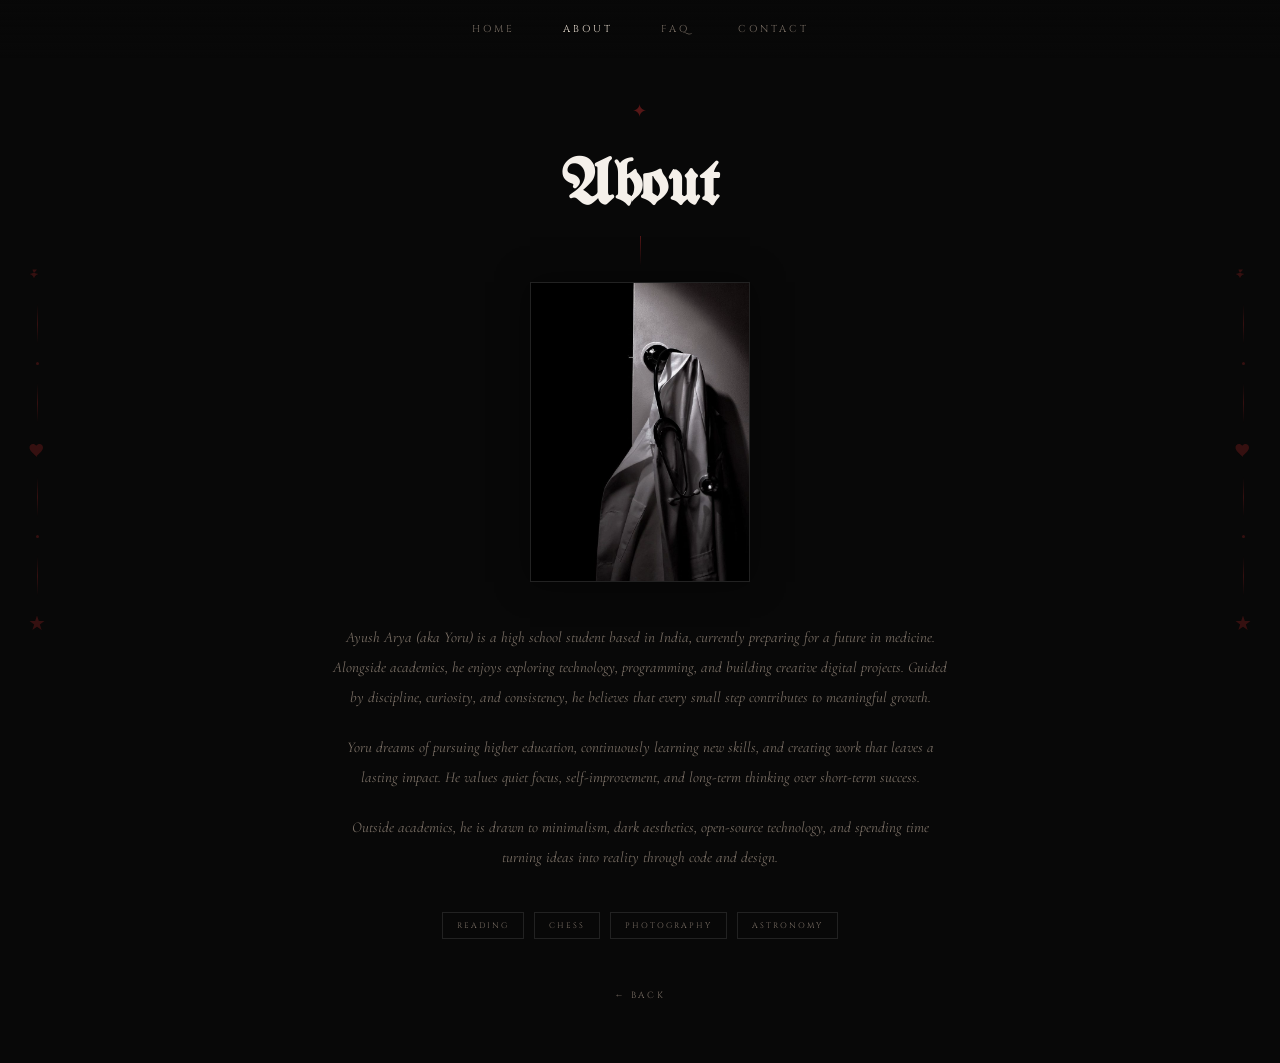
==== commit 9edf955f: "fix: remove Journaling, Instrumental Music, Minimalism, Programming tags" ====
--- a/about.html
+++ b/about.html
@@ -76,10 +76,6 @@
         <span class="interest-tag">Chess</span>
         <span class="interest-tag">Photography</span>
         <span class="interest-tag">Astronomy</span>
-        <span class="interest-tag">Journaling</span>
-        <span class="interest-tag">Instrumental Music</span>
-        <span class="interest-tag">Minimalism</span>
-        <span class="interest-tag">Programming</span>
       </div>
 
       <a href="index.html" class="back-link">Back</a>
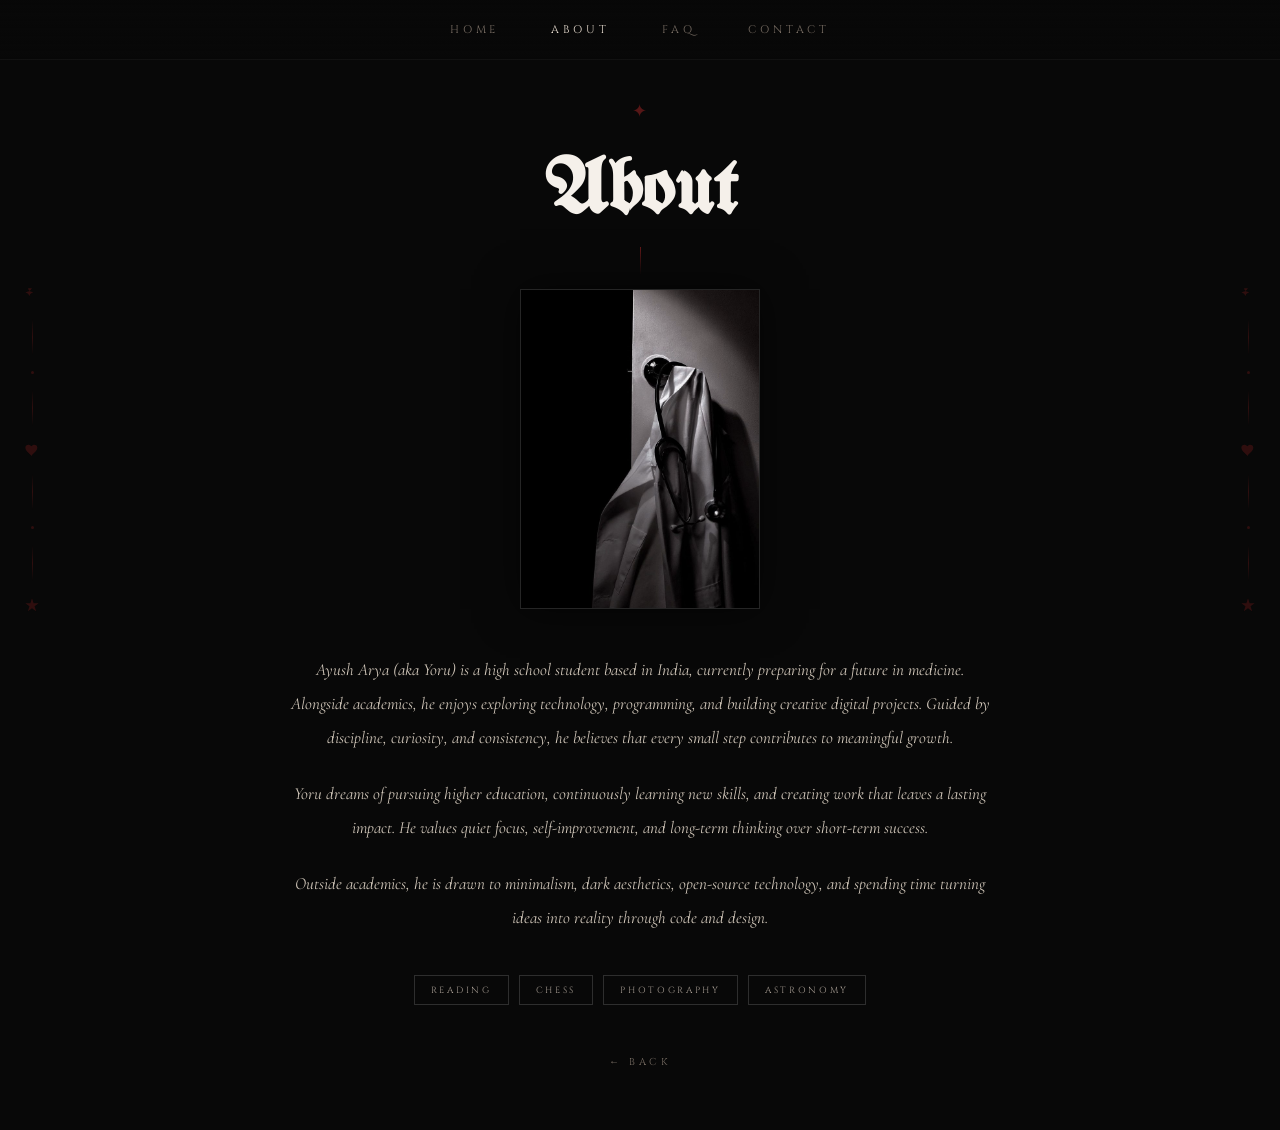
==== commit ccf47aad: "fix: cache-bust style.css in about.html" ====
--- a/about.html
+++ b/about.html
@@ -4,7 +4,7 @@
   <meta charset="UTF-8" />
   <meta name="viewport" content="width=device-width, initial-scale=1.0" />
   <title>About — Ayush Arya</title>
-  <link rel="stylesheet" href="style.css" />
+  <link rel="stylesheet" href="style.css?v=9" />
 </head>
 <body>
 
--- a/style.css
+++ b/style.css
@@ -1,565 +1,554 @@
 @import url('https://fonts.googleapis.com/css2?family=UnifrakturMaguntia&family=Cinzel:wght@400;600&family=Cormorant+Garamond:ital,wght@0,300;0,400;1,300;1,400&display=swap');
 
-*, *::before, *::after {
-  margin: 0;
-  padding: 0;
-  box-sizing: border-box;
-}
-
-:root {
-  --black: #080808;
-  --cream: #e8ddd0;
-  --dim: #7a6f65;
-  --accent: #8b2020;
-  --white: #f5f0ea;
-}
-
-html {
-  scroll-behavior: smooth;
-}
-
-body {
-  background-color: var(--black);
-  color: var(--cream);
-  font-family: 'Cormorant Garamond', serif;
-  min-height: 100vh;
-  overflow-x: hidden;
-}
-
-/* ── SCROLLBAR ── */
-::-webkit-scrollbar { width: 4px; }
-::-webkit-scrollbar-track { background: var(--black); }
-::-webkit-scrollbar-thumb { background: #2a2a2a; }
-
-/* ── NAV ── */
-nav {
-  position: fixed;
-  top: 0;
-  left: 0;
-  right: 0;
-  z-index: 100;
-  padding: 22px 0;
-  display: flex;
-  justify-content: center;
-  gap: 48px;
-  background: linear-gradient(to bottom, rgba(8,8,8,0.95), transparent);
-  letter-spacing: 0.25em;
-}
-
-nav a {
-  color: var(--dim);
-  text-decoration: none;
-  font-size: 10px;
-  font-family: 'Cinzel', serif;
-  font-weight: 400;
-  letter-spacing: 0.3em;
-  text-transform: uppercase;
-  transition: color 0.3s ease;
-}
-
-nav a:hover,
-nav a.active {
-  color: var(--cream);
-}
-
-/* ── SIDE ORNAMENTS ── */
-.side-ornament {
-  position: fixed;
-  top: 50%;
-  transform: translateY(-50%);
-  display: flex;
-  flex-direction: column;
-  align-items: center;
-  gap: 18px;
-  opacity: 0.35;
-  pointer-events: none;
-  z-index: 10;
-}
-
-.side-ornament.left { left: 28px; }
-.side-ornament.right { right: 28px; }
-
-.side-ornament svg {
-  width: 18px;
-  height: 18px;
-  fill: var(--accent);
-}
-
-.side-ornament .orn-line {
-  width: 1px;
-  height: 40px;
-  background: linear-gradient(to bottom, transparent, var(--accent), transparent);
-}
-
-.side-ornament .orn-dot {
-  width: 3px;
-  height: 3px;
-  border-radius: 50%;
-  background: var(--accent);
-}
-
-/* ── PAGE WRAPPER ── */
-.page {
-  min-height: 100vh;
-  display: flex;
-  flex-direction: column;
-  align-items: center;
-  justify-content: center;
-  padding: 100px 40px 60px;
-  position: relative;
-}
-
-/* ═══════════════════════════════
-   HOME PAGE
-═══════════════════════════════ */
-.home-wrap {
-  text-align: center;
-  display: flex;
-  flex-direction: column;
-  align-items: center;
-  gap: 0;
-}
-
-.cross-top {
-  color: var(--accent);
-  font-size: 18px;
-  opacity: 0.6;
-  margin-bottom: 32px;
-  letter-spacing: 0.1em;
-}
-
-.home-name {
-  font-family: 'UnifrakturMaguntia', cursive;
-  font-size: clamp(60px, 9vw, 110px);
-  line-height: 1.0;
-  color: var(--white);
-  letter-spacing: 0.02em;
-  animation: fadeUp 1.2s ease forwards;
-}
-
-.home-aka {
-  font-family: 'Cinzel', serif;
-  font-size: 11px;
-  letter-spacing: 0.45em;
-  color: var(--dim);
-  margin-top: 24px;
-  text-transform: uppercase;
-  animation: fadeUp 1.4s ease forwards;
-}
-
-/* ── AKA SEPARATOR ── */
-.aka-rule {
-  display: flex;
-  align-items: center;
-  gap: 10px;
-  margin: 14px 0 20px;
-  width: 260px;
-  animation: fadeUp 1.45s ease forwards;
-}
-.aka-line-left,
-.aka-line-right {
-  flex: 1;
-  height: 1px;
-  background: linear-gradient(to right, transparent, #3a3028);
-}
-.aka-line-right {
-  background: linear-gradient(to left, transparent, #3a3028);
-}
-.aka-dot {
-  width: 4px;
-  height: 4px;
-  border-radius: 50%;
-  background: var(--accent);
-  flex-shrink: 0;
-}
-
-.home-location {
-  font-family: 'Cormorant Garamond', serif;
-  font-style: italic;
-  font-size: 16px;
-  color: var(--dim);
-  letter-spacing: 0.15em;
-  animation: fadeUp 1.5s ease forwards;
-}
-
-/* ── CLOCK ── */
-.clock-wrap {
-  margin-top: 28px;
-  display: flex;
-  align-items: center;
-  gap: 12px;
-  border: 1px solid #252525;
-  padding: 8px 20px;
-  animation: fadeUp 1.6s ease forwards;
-}
-
-.clock-label {
-  font-family: 'Cinzel', serif;
-  font-size: 9px;
-  letter-spacing: 0.3em;
-  color: var(--dim);
-  text-transform: uppercase;
-}
-
-#live-clock {
-  font-family: 'Cinzel', serif;
-  font-size: 14px;
-  letter-spacing: 0.2em;
-  color: var(--cream);
-  font-variant-numeric: tabular-nums;
-}
-
-.clock-tz {
-  font-family: 'Cinzel', serif;
-  font-size: 9px;
-  letter-spacing: 0.3em;
-  color: var(--dim);
-  text-transform: uppercase;
-}
-
-/* ── AGE TIMER ── */
-.age-timer-section {
-  margin-top: 40px;
-  text-align: center;
-  animation: fadeUp 1.8s ease forwards;
-}
-
-.age-timer-label {
-  font-family: 'Cinzel', serif;
-  font-size: 9px;
-  letter-spacing: 0.35em;
-  color: var(--dim);
-  text-transform: uppercase;
-  margin-bottom: 14px;
-}
-
-.age-timer-grid {
-  display: flex;
-  gap: 24px;
-  justify-content: center;
-  align-items: flex-end;
-  flex-wrap: wrap;
-}
-
-.age-unit {
-  display: flex;
-  flex-direction: column;
-  align-items: center;
-  gap: 4px;
-}
-
-.age-unit .val {
-  font-family: 'Cinzel', serif;
-  font-size: clamp(22px, 3vw, 34px);
-  color: var(--white);
-  font-variant-numeric: tabular-nums;
-  min-width: 2ch;
-  text-align: center;
-  line-height: 1;
-}
-
-.age-unit .unit-label {
-  font-family: 'Cinzel', serif;
-  font-size: 8px;
-  letter-spacing: 0.3em;
-  color: var(--dim);
-  text-transform: uppercase;
-}
-
-.age-sep {
-  color: var(--accent);
-  font-size: 20px;
-  opacity: 0.5;
-  margin-bottom: 14px;
-}
-
-/* ── NAV BUTTONS ── */
-.home-nav-btns {
-  margin-top: 48px;
-  display: flex;
-  gap: 14px;
-  flex-wrap: wrap;
-  justify-content: center;
-  animation: fadeUp 2s ease forwards;
-}
-
-.btn-outline {
-  border: 1px solid #333;
-  color: var(--dim);
-  background: transparent;
-  text-decoration: none;
-  font-family: 'Cinzel', serif;
-  font-size: 9px;
-  letter-spacing: 0.3em;
-  text-transform: uppercase;
-  padding: 14px 52px;
-  transition: all 0.3s ease;
-  cursor: pointer;
-  display: inline-block;
-}
-
-.btn-outline:hover {
-  border-color: var(--cream);
-  color: var(--cream);
-  background: rgba(255,255,255,0.03);
-}
-
-/* ── QUOTE ── */
-.home-quote {
-  margin-top: 52px;
-  font-family: 'Cormorant Garamond', serif;
-  font-style: italic;
-  font-size: 13px;
-  color: #4a4039;
-  letter-spacing: 0.1em;
-  text-align: center;
-  max-width: 420px;
-  animation: fadeUp 2.1s ease forwards;
-}
-
-.cross-bottom {
-  color: var(--accent);
-  font-size: 14px;
-  opacity: 0.4;
-  margin-top: 36px;
-}
-
-/* ═══════════════════════════════
-   ABOUT PAGE
-═══════════════════════════════ */
-.about-wrap {
-  max-width: 620px;
-  width: 100%;
-  text-align: center;
-}
-
-.page-title {
-  font-family: 'UnifrakturMaguntia', cursive;
-  font-size: clamp(38px, 6vw, 64px);
-  color: var(--white);
-  margin-bottom: 8px;
-  animation: fadeUp 0.8s ease forwards;
-}
-
-.page-divider {
-  width: 1px;
-  height: 30px;
-  background: linear-gradient(to bottom, var(--accent), transparent);
-  margin: 16px auto;
-  opacity: 0.6;
-}
-
-/* ── PHOTO ── */
-.photo-frame {
-  width: 220px;
-  height: 300px;
-  margin: 0 auto 40px;
-  border: 1px solid #222;
-  overflow: hidden;
-  position: relative;
-  animation: fadeUp 1s ease forwards;
-  filter: grayscale(25%);
-  transition: all 0.5s ease;
-  box-shadow: 0 0 30px rgba(0,0,0,0.5);
-}
-
-.photo-frame:hover {
-  filter: grayscale(0%);
-  border-color: #444;
-}
-
-.photo-frame img {
-  width: 100%;
-  height: 100%;
-  object-fit: cover;
-  object-position: center top;
-  display: block;
-}
-
-.about-bio {
-  font-size: 15px;
-  line-height: 2;
-  color: var(--dim);
-  font-style: italic;
-  text-align: center;
-  animation: fadeUp 1.2s ease forwards;
-}
-
-.about-bio p + p {
-  margin-top: 20px;
-}
-
-/* ── INTERESTS ── */
-.interests-wrap {
-  margin-top: 40px;
-  display: flex;
-  flex-wrap: wrap;
-  gap: 10px;
-  justify-content: center;
-  animation: fadeUp 1.4s ease forwards;
-}
-
-.interest-tag {
-  border: 1px solid #222;
-  color: var(--dim);
-  font-family: 'Cinzel', serif;
-  font-size: 8px;
-  letter-spacing: 0.25em;
-  text-transform: uppercase;
-  padding: 7px 14px;
-  transition: all 0.3s ease;
-}
-
-.interest-tag:hover {
-  border-color: #444;
-  color: var(--cream);
-}
-
-.back-link {
-  display: inline-block;
-  margin-top: 50px;
-  font-family: 'Cinzel', serif;
-  font-size: 9px;
-  letter-spacing: 0.3em;
-  color: var(--dim);
-  text-decoration: none;
-  text-transform: uppercase;
-  transition: color 0.3s ease;
-}
-
-.back-link:hover { color: var(--cream); }
-.back-link::before { content: '← '; }
-
-/* ═══════════════════════════════
-   FAQ PAGE
-═══════════════════════════════ */
-.faq-wrap {
-  max-width: 560px;
-  width: 100%;
-}
-
-.faq-section-title {
-  font-family: 'Cinzel', serif;
-  font-size: 11px;
-  letter-spacing: 0.35em;
-  color: var(--cream);
-  text-transform: uppercase;
-  margin-bottom: 28px;
-  opacity: 0.9;
-}
-
-.faq-item {
-  margin-bottom: 28px;
-  animation: fadeUp 0.8s ease forwards;
-  opacity: 0;
-}
-
-.faq-item:nth-child(1) { animation-delay: 0.1s; }
-.faq-item:nth-child(2) { animation-delay: 0.15s; }
-.faq-item:nth-child(3) { animation-delay: 0.2s; }
-.faq-item:nth-child(4) { animation-delay: 0.25s; }
-.faq-item:nth-child(5) { animation-delay: 0.3s; }
-.faq-item:nth-child(6) { animation-delay: 0.35s; }
-.faq-item:nth-child(7) { animation-delay: 0.4s; }
-.faq-item:nth-child(8) { animation-delay: 0.45s; }
-
-.faq-q {
-  font-family: 'Cinzel', serif;
-  font-size: 9px;
-  letter-spacing: 0.3em;
-  color: var(--accent);
-  text-transform: uppercase;
-  margin-bottom: 6px;
-}
-
-.faq-a {
-  font-size: 15px;
-  font-style: italic;
-  color: var(--dim);
-  line-height: 1.7;
-}
-
-.faq-divider {
-  width: 100%;
-  height: 1px;
-  background: linear-gradient(to right, transparent, #1f1f1f, transparent);
-  margin: 36px 0;
-}
-
-.faq-section-block {
-  animation: fadeUp 0.9s ease forwards;
-}
-
-/* ═══════════════════════════════
-   CONTACT PAGE
-═══════════════════════════════ */
-.contact-wrap {
-  max-width: 500px;
-  width: 100%;
-  text-align: center;
-}
-
-.contact-note {
-  font-style: italic;
-  font-size: 15px;
-  color: var(--dim);
-  line-height: 1.9;
-  max-width: 380px;
-  margin: 0 auto 48px;
-  animation: fadeUp 1s ease forwards;
-}
-
-.contact-email-label {
-  font-family: 'Cinzel', serif;
-  font-size: 9px;
-  letter-spacing: 0.35em;
-  color: var(--dim);
-  text-transform: uppercase;
-  margin-bottom: 10px;
-  animation: fadeUp 1.1s ease forwards;
-}
-
-.contact-email {
-  display: block;
-  font-size: 17px;
-  font-style: italic;
-  color: var(--cream);
-  text-decoration: none;
-  letter-spacing: 0.05em;
-  margin-bottom: 40px;
-  transition: opacity 0.3s;
-  animation: fadeUp 1.2s ease forwards;
-}
-
-.contact-email:hover { opacity: 0.6; }
-
-.social-links {
-  display: flex;
-  gap: 16px;
-  justify-content: center;
-  flex-wrap: wrap;
-  animation: fadeUp 1.3s ease forwards;
-}
-
-/* ═══════════════════════════════
-   ANIMATIONS
-═══════════════════════════════ */
-@keyframes fadeUp {
-  from {
+  *, *::before, *::after {
+    margin: 0;
+    padding: 0;
+    box-sizing: border-box;
+  }
+
+  :root {
+    --black: #080808;
+    --cream: #e8ddd0;
+    --dim: #7a6f65;
+    --accent: #8b2020;
+    --white: #f5f0ea;
+  }
+
+  html { scroll-behavior: smooth; }
+
+  body {
+    background-color: var(--black);
+    color: var(--cream);
+    font-family: 'Cormorant Garamond', serif;
+    min-height: 100vh;
+    overflow-x: hidden;
+  }
+
+  ::-webkit-scrollbar { width: 4px; }
+  ::-webkit-scrollbar-track { background: var(--black); }
+  ::-webkit-scrollbar-thumb { background: #2a2a2a; }
+
+  /* ── NAV ── */
+  nav {
+    position: fixed;
+    top: 0; left: 0; right: 0;
+    z-index: 100;
+    padding: 22px 0;
+    display: flex;
+    justify-content: center;
+    gap: 52px;
+    background: linear-gradient(to bottom, rgba(8,8,8,0.97), transparent);
+    border-bottom: 1px solid rgba(255,255,255,0.04);
+    letter-spacing: 0.25em;
+  }
+
+  nav a {
+    color: var(--dim);
+    text-decoration: none;
+    font-size: 11px;
+    font-family: 'Cinzel', serif;
+    font-weight: 400;
+    letter-spacing: 0.35em;
+    text-transform: uppercase;
+    transition: color 0.3s ease;
+  }
+
+  nav a:hover, nav a.active { color: var(--cream); }
+
+  /* ── SIDE ORNAMENTS ── */
+  .side-ornament {
+    position: fixed;
+    top: 50%;
+    transform: translateY(-50%);
+    display: flex;
+    flex-direction: column;
+    align-items: center;
+    gap: 16px;
+    opacity: 0.3;
+    pointer-events: none;
+    z-index: 10;
+  }
+  .side-ornament.left { left: 24px; }
+  .side-ornament.right { right: 24px; }
+  .side-ornament svg { width: 16px; height: 16px; fill: var(--accent); }
+  .side-ornament .orn-line {
+    width: 1px; height: 36px;
+    background: linear-gradient(to bottom, transparent, var(--accent), transparent);
+  }
+  .side-ornament .orn-dot {
+    width: 3px; height: 3px;
+    border-radius: 50%;
+    background: var(--accent);
+  }
+
+  /* ── PAGE WRAPPER ── */
+  .page {
+    min-height: 100vh;
+    display: flex;
+    flex-direction: column;
+    align-items: center;
+    justify-content: center;
+    padding: 100px 40px 60px;
+    position: relative;
+  }
+
+  /* ═══════════════════════════════
+     HOME PAGE
+  ═══════════════════════════════ */
+  .home-wrap {
+    text-align: center;
+    display: flex;
+    flex-direction: column;
+    align-items: center;
+    gap: 0;
+  }
+
+  .cross-top {
+    color: var(--accent);
+    font-size: 18px;
+    opacity: 0.6;
+    margin-bottom: 30px;
+    letter-spacing: 0.1em;
+  }
+
+  .home-name {
+    font-family: 'UnifrakturMaguntia', cursive;
+    font-size: clamp(64px, 9vw, 114px);
+    line-height: 1.0;
+    color: var(--white);
+    letter-spacing: 0.02em;
+    animation: fadeUp 1.2s ease forwards;
+  }
+
+  .home-aka {
+    font-family: 'Cinzel', serif;
+    font-size: 11px;
+    letter-spacing: 0.5em;
+    color: var(--dim);
+    margin-top: 24px;
+    text-transform: uppercase;
+    animation: fadeUp 1.4s ease forwards;
+  }
+
+  .aka-rule {
+    display: flex;
+    align-items: center;
+    gap: 10px;
+    margin: 14px 0 20px;
+    width: 260px;
+    animation: fadeUp 1.45s ease forwards;
+  }
+  .aka-line-left, .aka-line-right {
+    flex: 1; height: 1px;
+    background: linear-gradient(to right, transparent, #3a3028);
+  }
+  .aka-line-right { background: linear-gradient(to left, transparent, #3a3028); }
+  .aka-dot {
+    width: 4px; height: 4px;
+    border-radius: 50%;
+    background: var(--accent);
+    flex-shrink: 0;
+  }
+
+  .home-location {
+    font-family: 'Cormorant Garamond', serif;
+    font-style: italic;
+    font-size: 18px;
+    color: var(--dim);
+    letter-spacing: 0.15em;
+    animation: fadeUp 1.5s ease forwards;
+  }
+
+  /* ── CLOCK ── */
+  .clock-wrap {
+    margin-top: 28px;
+    display: flex;
+    align-items: center;
+    gap: 12px;
+    border: 1px solid #252525;
+    padding: 8px 22px;
+    animation: fadeUp 1.6s ease forwards;
+  }
+  .clock-label {
+    font-family: 'Cinzel', serif;
+    font-size: 9px;
+    letter-spacing: 0.3em;
+    color: var(--dim);
+    text-transform: uppercase;
+  }
+  #live-clock {
+    font-family: 'Cinzel', serif;
+    font-size: 14px;
+    letter-spacing: 0.2em;
+    color: var(--cream);
+    font-variant-numeric: tabular-nums;
+  }
+  .clock-tz {
+    font-family: 'Cinzel', serif;
+    font-size: 9px;
+    letter-spacing: 0.3em;
+    color: var(--dim);
+    text-transform: uppercase;
+  }
+
+  /* ── AGE TIMER ── */
+  .age-timer-section {
+    margin-top: 40px;
+    text-align: center;
+    animation: fadeUp 1.8s ease forwards;
+  }
+  .age-timer-label {
+    font-family: 'Cinzel', serif;
+    font-size: 9px;
+    letter-spacing: 0.35em;
+    color: var(--dim);
+    text-transform: uppercase;
+    margin-bottom: 14px;
+  }
+  .age-timer-grid {
+    display: flex;
+    gap: 24px;
+    justify-content: center;
+    align-items: flex-end;
+    flex-wrap: wrap;
+  }
+  .age-unit {
+    display: flex;
+    flex-direction: column;
+    align-items: center;
+    gap: 4px;
+  }
+  .age-unit .val {
+    font-family: 'Cinzel', serif;
+    font-size: clamp(22px, 3vw, 34px);
+    color: var(--white);
+    font-variant-numeric: tabular-nums;
+    min-width: 2ch;
+    text-align: center;
+    line-height: 1;
+  }
+  .age-unit .unit-label {
+    font-family: 'Cinzel', serif;
+    font-size: 8px;
+    letter-spacing: 0.3em;
+    color: var(--dim);
+    text-transform: uppercase;
+  }
+  .age-sep {
+    color: var(--accent);
+    font-size: 20px;
+    opacity: 0.5;
+    margin-bottom: 14px;
+  }
+
+  /* ── HOME NAV BUTTONS ── */
+  .home-nav-btns {
+    margin-top: 48px;
+    display: flex;
+    gap: 14px;
+    flex-wrap: wrap;
+    justify-content: center;
+    animation: fadeUp 2s ease forwards;
+  }
+  .btn-outline {
+    border: 1px solid #333;
+    color: var(--dim);
+    background: transparent;
+    text-decoration: none;
+    font-family: 'Cinzel', serif;
+    font-size: 10px;
+    letter-spacing: 0.35em;
+    text-transform: uppercase;
+    padding: 14px 52px;
+    transition: all 0.3s ease;
+    cursor: pointer;
+    display: inline-block;
+  }
+  .btn-outline:hover {
+    border-color: var(--cream);
+    color: var(--cream);
+    background: rgba(255,255,255,0.03);
+  }
+
+  /* ── QUOTE ── */
+  .home-quote {
+    margin-top: 52px;
+    font-family: 'Cormorant Garamond', serif;
+    font-style: italic;
+    font-size: 14px;
+    color: #4a4039;
+    letter-spacing: 0.1em;
+    text-align: center;
+    max-width: 420px;
+    animation: fadeUp 2.1s ease forwards;
+  }
+  .cross-bottom {
+    color: var(--accent);
+    font-size: 14px;
+    opacity: 0.4;
+    margin-top: 36px;
+  }
+
+  /* ═══════════════════════════════
+     ABOUT PAGE
+  ═══════════════════════════════ */
+  .about-wrap {
+    max-width: 700px;
+    width: 100%;
+    text-align: center;
+  }
+
+  .page-title {
+    font-family: 'UnifrakturMaguntia', cursive;
+    font-size: clamp(48px, 7vw, 78px);
+    color: var(--white);
+    margin-bottom: 8px;
+    animation: fadeUp 0.8s ease forwards;
+  }
+
+  .page-divider {
+    width: 1px;
+    height: 28px;
+    background: linear-gradient(to bottom, var(--accent), transparent);
+    margin: 14px auto;
+    opacity: 0.7;
+  }
+
+  /* ── PHOTO ── */
+  .photo-frame {
+    width: 240px;
+    height: 320px;
+    margin: 0 auto 44px;
+    border: 1px solid #252525;
+    overflow: hidden;
+    position: relative;
+    animation: fadeUp 1s ease forwards;
+    filter: grayscale(30%);
+    transition: all 0.5s ease;
+    box-shadow: 0 0 40px rgba(0,0,0,0.6);
+  }
+  .photo-frame:hover { filter: grayscale(0%); border-color: #444; }
+  .photo-frame img {
+    width: 100%; height: 100%;
+    object-fit: cover;
+    object-position: center top;
+    display: block;
+  }
+
+  .about-bio {
+    font-size: 17px;
+    line-height: 2;
+    color: #cfc5b8;
+    font-style: italic;
+    text-align: center;
+    animation: fadeUp 1.2s ease forwards;
+  }
+  .about-bio p + p { margin-top: 22px; }
+
+  /* ── INTERESTS ── */
+  .interests-wrap {
+    margin-top: 40px;
+    display: flex;
+    flex-wrap: wrap;
+    gap: 10px;
+    justify-content: center;
+    animation: fadeUp 1.4s ease forwards;
+  }
+  .interest-tag {
+    border: 1px solid #2e2e2e;
+    color: #a89e94;
+    font-family: 'Cinzel', serif;
+    font-size: 9px;
+    letter-spacing: 0.3em;
+    text-transform: uppercase;
+    padding: 8px 16px;
+    transition: all 0.3s ease;
+  }
+  .interest-tag:hover { border-color: #555; color: var(--cream); }
+
+  .back-link {
+    display: inline-block;
+    margin-top: 50px;
+    font-family: 'Cinzel', serif;
+    font-size: 10px;
+    letter-spacing: 0.35em;
+    color: var(--dim);
+    text-decoration: none;
+    text-transform: uppercase;
+    transition: color 0.3s ease;
+  }
+  .back-link:hover { color: var(--cream); }
+  .back-link::before { content: '← '; }
+
+  /* ═══════════════════════════════
+     FAQ PAGE
+  ═══════════════════════════════ */
+  .faq-wrap {
+    max-width: 600px;
+    width: 100%;
+  }
+
+  .faq-page-title {
+    font-family: 'Cinzel', serif;
+    font-size: clamp(36px, 6vw, 68px);
+    font-weight: 400;
+    color: var(--white);
+    letter-spacing: 0.08em;
+    text-align: center;
+    animation: fadeUp 0.8s ease forwards;
+  }
+  .faq-page-title span {
+    color: var(--dim);
+  }
+
+  .faq-section-title {
+    font-family: 'Cinzel', serif;
+    font-size: 11px;
+    letter-spacing: 0.4em;
+    color: var(--cream);
+    text-transform: uppercase;
+    margin-bottom: 32px;
+    opacity: 0.85;
+  }
+
+  .faq-item {
+    margin-bottom: 30px;
+    animation: fadeUp 0.8s ease forwards;
     opacity: 0;
-    transform: translateY(18px);
-  }
-  to {
-    opacity: 1;
-    transform: translateY(0);
-  }
-}
-
-/* ── RESPONSIVE ── */
-@media (max-width: 640px) {
-  .side-ornament { display: none; }
-  nav { gap: 28px; }
-  .age-timer-grid { gap: 14px; }
-  .age-sep { display: none; }
-  .photo-frame { width: 160px; height: 210px; }
-}
+  }
+  .faq-item:nth-child(1) { animation-delay: 0.1s; }
+  .faq-item:nth-child(2) { animation-delay: 0.15s; }
+  .faq-item:nth-child(3) { animation-delay: 0.2s; }
+  .faq-item:nth-child(4) { animation-delay: 0.25s; }
+  .faq-item:nth-child(5) { animation-delay: 0.3s; }
+  .faq-item:nth-child(6) { animation-delay: 0.35s; }
+  .faq-item:nth-child(7) { animation-delay: 0.4s; }
+  .faq-item:nth-child(8) { animation-delay: 0.45s; }
+
+  .faq-q {
+    font-family: 'Cinzel', serif;
+    font-size: 10px;
+    letter-spacing: 0.35em;
+    color: var(--cream);
+    text-transform: uppercase;
+    margin-bottom: 7px;
+    opacity: 0.9;
+  }
+
+  .faq-a {
+    font-size: 15px;
+    font-style: italic;
+    color: #9a8f85;
+    line-height: 1.75;
+  }
+
+  .faq-divider {
+    width: 100%;
+    height: 1px;
+    background: linear-gradient(to right, transparent, #222, transparent);
+    margin: 40px 0;
+  }
+
+  .faq-section-block {
+    animation: fadeUp 0.9s ease forwards;
+  }
+
+  /* ═══════════════════════════════
+     CONTACT PAGE
+  ═══════════════════════════════ */
+  .contact-wrap {
+    max-width: 560px;
+    width: 100%;
+    text-align: center;
+  }
+
+  .contact-title {
+    font-family: 'Cinzel', serif;
+    font-size: clamp(42px, 8vw, 96px);
+    font-weight: 400;
+    letter-spacing: 0.2em;
+    color: var(--white);
+    text-transform: uppercase;
+    animation: fadeUp 0.8s ease forwards;
+    margin-bottom: 16px;
+  }
+
+  .contact-note {
+    font-style: italic;
+    font-size: 15px;
+    color: var(--dim);
+    line-height: 1.9;
+    max-width: 380px;
+    margin: 0 auto 48px;
+    animation: fadeUp 1s ease forwards;
+  }
+
+  .contact-email-label {
+    font-family: 'Cinzel', serif;
+    font-size: 9px;
+    letter-spacing: 0.4em;
+    color: var(--dim);
+    text-transform: uppercase;
+    margin-bottom: 10px;
+    animation: fadeUp 1.1s ease forwards;
+  }
+
+  .contact-email {
+    display: block;
+    font-size: 18px;
+    font-style: italic;
+    color: var(--cream);
+    text-decoration: none;
+    letter-spacing: 0.05em;
+    margin-bottom: 42px;
+    transition: opacity 0.3s;
+    animation: fadeUp 1.2s ease forwards;
+  }
+  .contact-email:hover { opacity: 0.6; }
+
+  .social-links {
+    display: flex;
+    gap: 16px;
+    justify-content: center;
+    flex-wrap: wrap;
+    animation: fadeUp 1.3s ease forwards;
+  }
+
+  /* ═══════════════════════════════
+     ANIMATIONS
+  ═══════════════════════════════ */
+  @keyframes fadeUp {
+    from { opacity: 0; transform: translateY(18px); }
+    to   { opacity: 1; transform: translateY(0); }
+  }
+
+  /* ── RESPONSIVE ── */
+  @media (max-width: 768px) {
+    .side-ornament { display: none; }
+    nav { gap: 22px; padding: 16px 0; }
+    nav a { font-size: 10px; letter-spacing: 0.2em; }
+    .page { padding: 80px 20px 50px; }
+    .about-wrap, .faq-wrap, .contact-wrap { max-width: 100%; padding: 0 8px; }
+    .page-title { font-size: clamp(40px, 12vw, 60px); }
+    .faq-page-title { font-size: clamp(32px, 10vw, 52px); }
+    .contact-title { font-size: clamp(36px, 11vw, 64px); }
+    .photo-frame { width: 180px; height: 240px; margin: 0 auto 32px; }
+    .about-bio { font-size: 16px; padding: 0 4px; }
+    .interests-wrap { gap: 8px; padding: 0 4px; }
+    .interest-tag { font-size: 9px; padding: 7px 12px; }
+    .home-name { font-size: clamp(48px, 15vw, 80px); }
+    .home-nav-btns { flex-direction: column; align-items: center; gap: 10px; }
+    .btn-outline { padding: 12px 40px; width: 220px; text-align: center; }
+    .age-sep { display: none; }
+    .age-timer-grid { gap: 12px; }
+    .faq-a { font-size: 14px; }
+    .contact-note { font-size: 14px; }
+  }
+
+  @media (max-width: 400px) {
+    nav { gap: 14px; }
+    nav a { font-size: 9px; letter-spacing: 0.15em; }
+    .photo-frame { width: 150px; height: 200px; }
+    .about-bio { font-size: 15px; }
+  }
+  
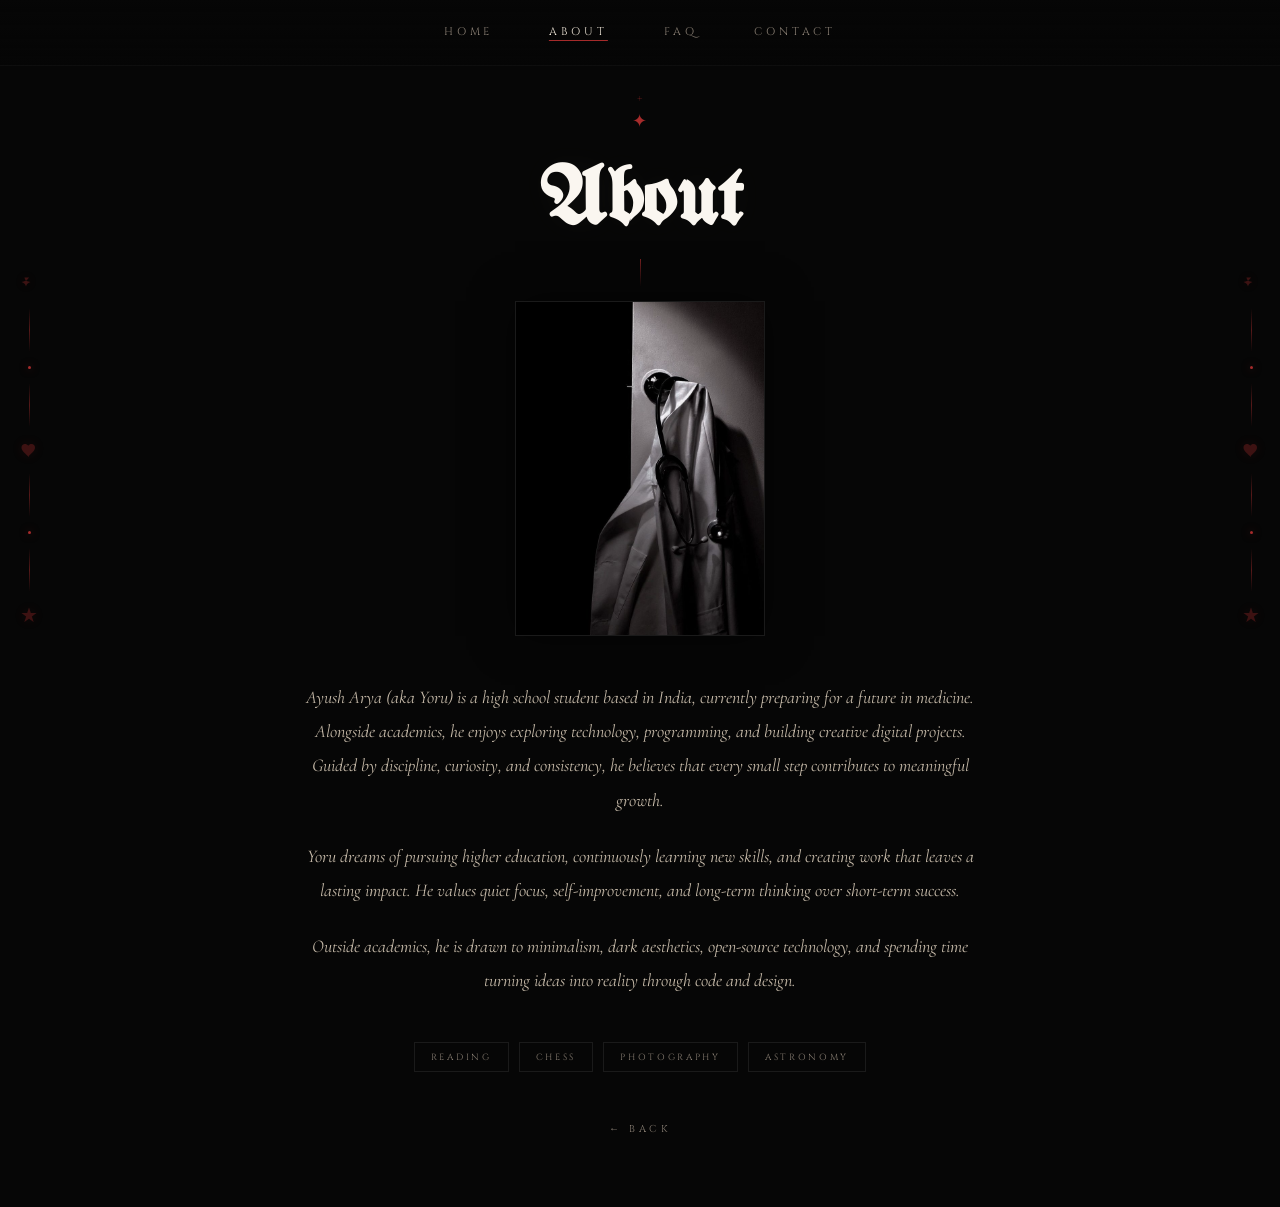
==== commit 07b861f9: "redesign: about page with particles, floating cross" ====
--- a/about.html
+++ b/about.html
@@ -1,87 +1,84 @@
 <!DOCTYPE html>
-<html lang="en">
-<head>
-  <meta charset="UTF-8" />
-  <meta name="viewport" content="width=device-width, initial-scale=1.0" />
-  <title>About — Ayush Arya</title>
-  <link rel="stylesheet" href="style.css?v=9" />
-</head>
-<body>
+  <html lang="en">
+  <head>
+    <meta charset="UTF-8" />
+    <meta name="viewport" content="width=device-width, initial-scale=1.0" />
+    <title>About — Ayush Arya</title>
+    <link rel="stylesheet" href="style.css?v=10" />
+  </head>
+  <body>
 
-  <!-- NAV -->
-  <nav>
-    <a href="index.html">Home</a>
-    <a href="about.html">About</a>
-    <a href="faq.html">FAQ</a>
-    <a href="contact.html">Contact</a>
-  </nav>
+    <div id="particles"></div>
+    <div class="floating-cross">+</div>
 
-  <!-- ORNAMENTS -->
-  <div class="side-ornament left">
-    <svg viewBox="0 0 24 24"><path d="M12 2C9.5 6 6 7.5 2 8c3.5 1 5.5 3 6 6 .5-3 2.5-5 6-6-4-.5-7.5-2-8-6z"/></svg>
-    <div class="orn-line"></div>
-    <div class="orn-dot"></div>
-    <div class="orn-line"></div>
-    <svg viewBox="0 0 24 24"><path d="M12 21.6l-1.6-1.6C5.4 15.2 2 12.3 2 8.7 2 5.9 4.2 4 6.5 4c1.7 0 3.4.9 4.5 2.3C12.1 4.9 13.8 4 15.5 4 17.8 4 20 5.9 20 8.7c0 3.6-3.4 6.5-8.4 11.3L12 21.6z"/></svg>
-    <div class="orn-line"></div>
-    <div class="orn-dot"></div>
-    <div class="orn-line"></div>
-    <svg viewBox="0 0 24 24"><path d="M12 2l2.4 7.4H22l-6.2 4.5 2.4 7.4L12 17l-6.2 4.3 2.4-7.4L2 9.4h7.6z"/></svg>
-  </div>
-  <div class="side-ornament right">
-    <svg viewBox="0 0 24 24"><path d="M12 2C9.5 6 6 7.5 2 8c3.5 1 5.5 3 6 6 .5-3 2.5-5 6-6-4-.5-7.5-2-8-6z"/></svg>
-    <div class="orn-line"></div>
-    <div class="orn-dot"></div>
-    <div class="orn-line"></div>
-    <svg viewBox="0 0 24 24"><path d="M12 21.6l-1.6-1.6C5.4 15.2 2 12.3 2 8.7 2 5.9 4.2 4 6.5 4c1.7 0 3.4.9 4.5 2.3C12.1 4.9 13.8 4 15.5 4 17.8 4 20 5.9 20 8.7c0 3.6-3.4 6.5-8.4 11.3L12 21.6z"/></svg>
-    <div class="orn-line"></div>
-    <div class="orn-dot"></div>
-    <div class="orn-line"></div>
-    <svg viewBox="0 0 24 24"><path d="M12 2l2.4 7.4H22l-6.2 4.5 2.4 7.4L12 17l-6.2 4.3 2.4-7.4L2 9.4h7.6z"/></svg>
-  </div>
+    <nav>
+      <a href="index.html">Home</a>
+      <a href="about.html">About</a>
+      <a href="faq.html">FAQ</a>
+      <a href="contact.html">Contact</a>
+    </nav>
 
-  <!-- CONTENT -->
-  <div class="page">
-    <div class="about-wrap">
+    <div class="side-ornament left">
+      <svg viewBox="0 0 24 24"><path d="M12 2C9.5 6 6 7.5 2 8c3.5 1 5.5 3 6 6 .5-3 2.5-5 6-6-4-.5-7.5-2-8-6z"/></svg>
+      <div class="orn-line"></div>
+      <div class="orn-dot"></div>
+      <div class="orn-line"></div>
+      <svg viewBox="0 0 24 24"><path d="M12 21.6l-1.6-1.6C5.4 15.2 2 12.3 2 8.7 2 5.9 4.2 4 6.5 4c1.7 0 3.4.9 4.5 2.3C12.1 4.9 13.8 4 15.5 4 17.8 4 20 5.9 20 8.7c0 3.6-3.4 6.5-8.4 11.3L12 21.6z"/></svg>
+      <div class="orn-line"></div>
+      <div class="orn-dot"></div>
+      <div class="orn-line"></div>
+      <svg viewBox="0 0 24 24"><path d="M12 2l2.4 7.4H22l-6.2 4.5 2.4 7.4L12 17l-6.2 4.3 2.4-7.4L2 9.4h7.6z"/></svg>
+    </div>
+    <div class="side-ornament right">
+      <svg viewBox="0 0 24 24"><path d="M12 2C9.5 6 6 7.5 2 8c3.5 1 5.5 3 6 6 .5-3 2.5-5 6-6-4-.5-7.5-2-8-6z"/></svg>
+      <div class="orn-line"></div>
+      <div class="orn-dot"></div>
+      <div class="orn-line"></div>
+      <svg viewBox="0 0 24 24"><path d="M12 21.6l-1.6-1.6C5.4 15.2 2 12.3 2 8.7 2 5.9 4.2 4 6.5 4c1.7 0 3.4.9 4.5 2.3C12.1 4.9 13.8 4 15.5 4 17.8 4 20 5.9 20 8.7c0 3.6-3.4 6.5-8.4 11.3L12 21.6z"/></svg>
+      <div class="orn-line"></div>
+      <div class="orn-dot"></div>
+      <div class="orn-line"></div>
+      <svg viewBox="0 0 24 24"><path d="M12 2l2.4 7.4H22l-6.2 4.5 2.4 7.4L12 17l-6.2 4.3 2.4-7.4L2 9.4h7.6z"/></svg>
+    </div>
 
-      <div class="cross-top">✦</div>
-      <h1 class="page-title">About</h1>
-      <div class="page-divider"></div>
+    <div class="page">
+      <div class="about-wrap">
 
-      <!-- MEDICAL ONCOLOGY IMAGE -->
-      <div class="photo-frame" id="photo-frame">
-        <img src="images/about-photo.png" alt="White coat and stethoscope" />
+        <div class="cross-top">✦</div>
+        <h1 class="page-title">About</h1>
+        <div class="page-divider"></div>
+
+        <div class="photo-frame" id="photo-frame">
+          <img src="images/about-photo.png" alt="White coat and stethoscope" />
+        </div>
+
+        <div class="about-bio">
+          <p>
+            Ayush Arya (aka Yoru) is a high school student based in India, currently preparing for a future in medicine.
+            Alongside academics, he enjoys exploring technology, programming, and building creative digital projects.
+            Guided by discipline, curiosity, and consistency, he believes that every small step contributes to meaningful growth.
+          </p>
+          <p>
+            Yoru dreams of pursuing higher education, continuously learning new skills, and creating work that leaves a lasting impact.
+            He values quiet focus, self-improvement, and long-term thinking over short-term success.
+          </p>
+          <p>
+            Outside academics, he is drawn to minimalism, dark aesthetics, open-source technology,
+            and spending time turning ideas into reality through code and design.
+          </p>
+        </div>
+
+        <div class="interests-wrap">
+          <span class="interest-tag">Reading</span>
+          <span class="interest-tag">Chess</span>
+          <span class="interest-tag">Photography</span>
+          <span class="interest-tag">Astronomy</span>
+        </div>
+
+        <a href="index.html" class="back-link">Back</a>
       </div>
+    </div>
 
-      <!-- BIO -->
-      <div class="about-bio">
-        <p>
-          Ayush Arya (aka Yoru) is a high school student based in India, currently preparing for a future in medicine.
-          Alongside academics, he enjoys exploring technology, programming, and building creative digital projects.
-          Guided by discipline, curiosity, and consistency, he believes that every small step contributes to meaningful growth.
-        </p>
-        <p>
-          Yoru dreams of pursuing higher education, continuously learning new skills, and creating work that leaves a lasting impact.
-          He values quiet focus, self-improvement, and long-term thinking over short-term success.
-        </p>
-        <p>
-          Outside academics, he is drawn to minimalism, dark aesthetics, open-source technology,
-          and spending time turning ideas into reality through code and design.
-        </p>
-      </div>
-
-      <!-- INTERESTS -->
-      <div class="interests-wrap">
-        <span class="interest-tag">Reading</span>
-        <span class="interest-tag">Chess</span>
-        <span class="interest-tag">Photography</span>
-        <span class="interest-tag">Astronomy</span>
-      </div>
-
-      <a href="index.html" class="back-link">Back</a>
-    </div>
-  </div>
-
-  <script src="script.js"></script>
-</body>
-</html>
+    <script src="script.js?v=10"></script>
+  </body>
+  </html>
--- a/style.css
+++ b/style.css
@@ -1,23 +1,25 @@
-@import url('https://fonts.googleapis.com/css2?family=UnifrakturMaguntia&family=Cinzel:wght@400;600&family=Cormorant+Garamond:ital,wght@0,300;0,400;1,300;1,400&display=swap');
+@import url('https://fonts.googleapis.com/css2?family=UnifrakturMaguntia&family=Cinzel:wght@400;600&family=Cormorant+Garamond:ital,wght@0,300;0,400;0,600;1,300;1,400&family=Noto+Serif+SC:wght@300;400&display=swap');
 
   *, *::before, *::after {
-    margin: 0;
-    padding: 0;
-    box-sizing: border-box;
+    margin: 0; padding: 0; box-sizing: border-box;
   }
 
   :root {
-    --black: #080808;
-    --cream: #e8ddd0;
-    --dim: #7a6f65;
-    --accent: #8b2020;
-    --white: #f5f0ea;
+    --black:    #060606;
+    --black-deep: #030303;
+    --cream:    #efe6d8;
+    --cream-dim:#c5b9a8;
+    --dim:      #8b8075;
+    --accent:   #a62b2b;
+    --white:    #faf6f0;
+    --border:   #1a1a1a;
+    --border-lit:#2a2a2a;
   }
 
   html { scroll-behavior: smooth; }
 
   body {
-    background-color: var(--black);
+    background: var(--black);
     color: var(--cream);
     font-family: 'Cormorant Garamond', serif;
     min-height: 100vh;
@@ -28,115 +30,185 @@
   ::-webkit-scrollbar-track { background: var(--black); }
   ::-webkit-scrollbar-thumb { background: #2a2a2a; }
 
-  /* ── NAV ── */
-  nav {
-    position: fixed;
-    top: 0; left: 0; right: 0;
-    z-index: 100;
-    padding: 22px 0;
-    display: flex;
-    justify-content: center;
-    gap: 52px;
-    background: linear-gradient(to bottom, rgba(8,8,8,0.97), transparent);
-    border-bottom: 1px solid rgba(255,255,255,0.04);
-    letter-spacing: 0.25em;
-  }
-
-  nav a {
-    color: var(--dim);
-    text-decoration: none;
-    font-size: 11px;
-    font-family: 'Cinzel', serif;
-    font-weight: 400;
-    letter-spacing: 0.35em;
-    text-transform: uppercase;
-    transition: color 0.3s ease;
-  }
-
-  nav a:hover, nav a.active { color: var(--cream); }
-
-  /* ── SIDE ORNAMENTS ── */
+  /* ───────────────────────────────
+     DECORATIVE ORNAMENTS & FLOATING CROSS
+  ─────────────────────────────── */
   .side-ornament {
     position: fixed;
-    top: 50%;
-    transform: translateY(-50%);
-    display: flex;
-    flex-direction: column;
-    align-items: center;
-    gap: 16px;
-    opacity: 0.3;
-    pointer-events: none;
-    z-index: 10;
-  }
-  .side-ornament.left { left: 24px; }
-  .side-ornament.right { right: 24px; }
-  .side-ornament svg { width: 16px; height: 16px; fill: var(--accent); }
+    top: 50%; transform: translateY(-50%);
+    display: flex; flex-direction: column; align-items: center;
+    gap: 14px; pointer-events: none; z-index: 10;
+  }
+  .side-ornament.left { left: 20px; }
+  .side-ornament.right { right: 20px; }
+  .side-ornament svg {
+    width: 18px; height: 18px;
+    fill: var(--accent);
+    filter: drop-shadow(0 0 6px rgba(166,43,43,0.4));
+    opacity: 0.35;
+    animation: pulseOrn 4s ease-in-out infinite;
+  }
+  .side-ornament.left svg:nth-child(1) { animation-delay: 0s; }
+  .side-ornament.left svg:nth-child(5) { animation-delay: 0.7s; }
+  .side-ornament.left svg:nth-child(9) { animation-delay: 1.4s; }
+  .side-ornament.right svg:nth-child(1) { animation-delay: 0.3s; }
+  .side-ornament.right svg:nth-child(5) { animation-delay: 1.0s; }
+  .side-ornament.right svg:nth-child(9) { animation-delay: 1.7s; }
+
+  @keyframes pulseOrn {
+    0%, 100% { opacity: 0.25; transform: scale(1); }
+    50% { opacity: 0.55; transform: scale(1.1); }
+  }
+
   .side-ornament .orn-line {
-    width: 1px; height: 36px;
-    background: linear-gradient(to bottom, transparent, var(--accent), transparent);
+    width: 1px; height: 44px;
+    background: linear-gradient(to bottom, transparent, rgba(166,43,43,0.5), transparent);
+    animation: lineFade 3s ease-in-out infinite;
   }
   .side-ornament .orn-dot {
-    width: 3px; height: 3px;
-    border-radius: 50%;
+    width: 3px; height: 3px; border-radius: 50%;
     background: var(--accent);
-  }
-
-  /* ── PAGE WRAPPER ── */
+    box-shadow: 0 0 8px rgba(166,43,43,0.6);
+    animation: dotPulse 2.5s ease-in-out infinite;
+  }
+  @keyframes lineFade {
+    0%, 100% { opacity: 0.3; }
+    50% { opacity: 0.7; }
+  }
+  @keyframes dotPulse {
+    0%, 100% { transform: scale(1); opacity: 0.5; }
+    50% { transform: scale(1.4); opacity: 1; }
+  }
+
+  /* Floating cross decoration */
+  .floating-cross {
+    position: fixed;
+    top: 88px; left: 50%; transform: translateX(-50%);
+    z-index: 5; pointer-events: none;
+    color: var(--accent);
+    font-size: 14px; letter-spacing: 0;
+    opacity: 0;
+    animation: crossAppear 2s ease 0.8s forwards, crossBlink 6s ease-in-out 2.8s infinite;
+  }
+  @keyframes crossAppear {
+    from { opacity: 0; transform: translateX(-50%) translateY(-10px); }
+    to   { opacity: 0.45; transform: translateX(-50%) translateY(0); }
+  }
+  @keyframes crossBlink {
+    0%, 90%, 100% { opacity: 0.45; }
+    95% { opacity: 0.75; }
+  }
+
+  /* Ambient particles container */
+  #particles {
+    position: fixed; top: 0; left: 0; right: 0; bottom: 0;
+    pointer-events: none; z-index: 1; overflow: hidden;
+  }
+  .particle {
+    position: absolute;
+    width: 2px; height: 2px; border-radius: 50%;
+    background: rgba(166,43,43,0.25);
+    box-shadow: 0 0 4px rgba(166,43,43,0.3);
+    animation: floatUp linear infinite;
+  }
+  @keyframes floatUp {
+    0%   { transform: translateY(100vh) scale(0); opacity: 0; }
+    10%  { opacity: 1; transform: scale(1); }
+    90%  { opacity: 1; }
+    100% { transform: translateY(-10vh) scale(0); opacity: 0; }
+  }
+
+  /* ───────────────────────────────
+     NAVIGATION
+  ─────────────────────────────── */
+  nav {
+    position: fixed; top: 0; left: 0; right: 0;
+    z-index: 100;
+    padding: 24px 0;
+    display: flex; justify-content: center; gap: 56px;
+    background: linear-gradient(to bottom, rgba(6,6,6,0.98), rgba(6,6,6,0.5) 60%, transparent);
+    border-bottom: 1px solid rgba(255,255,255,0.03);
+    letter-spacing: 0.25em;
+  }
+  nav a {
+    color: var(--dim); text-decoration: none;
+    font-size: 11px; font-family: 'Cinzel', serif;
+    font-weight: 400; letter-spacing: 0.35em;
+    text-transform: uppercase; transition: all 0.35s ease;
+    position: relative; padding-bottom: 2px;
+  }
+  nav a::after {
+    content: ''; position: absolute; bottom: 0; left: 50%;
+    width: 0; height: 1px;
+    background: var(--accent);
+    transition: all 0.35s ease;
+    transform: translateX(-50%);
+  }
+  nav a:hover, nav a.active {
+    color: var(--cream);
+  }
+  nav a:hover::after, nav a.active::after {
+    width: 100%;
+  }
+
+  /* ───────────────────────────────
+     COMMON PAGE LAYOUT
+  ─────────────────────────────── */
   .page {
     min-height: 100vh;
-    display: flex;
-    flex-direction: column;
-    align-items: center;
-    justify-content: center;
-    padding: 100px 40px 60px;
-    position: relative;
-  }
+    display: flex; flex-direction: column;
+    align-items: center; justify-content: center;
+    padding: 110px 40px 70px;
+    position: relative; z-index: 2;
+  }
+
+  .cross-top {
+    color: var(--accent); font-size: 18px;
+    opacity: 0.6; margin-bottom: 28px;
+    letter-spacing: 0.1em;
+    animation: fadeUp 1.0s ease forwards;
+  }
+  .page-divider {
+    width: 1px; height: 28px;
+    background: linear-gradient(to bottom, var(--accent), transparent);
+    margin: 14px auto; opacity: 0.7;
+  }
+  .back-link {
+    display: inline-block; margin-top: 50px;
+    font-family: 'Cinzel', serif; font-size: 10px;
+    letter-spacing: 0.35em; color: var(--dim);
+    text-decoration: none; text-transform: uppercase;
+    transition: all 0.3s ease; position: relative;
+  }
+  .back-link:hover { color: var(--cream); }
+  .back-link::before { content: '← '; }
 
   /* ═══════════════════════════════
      HOME PAGE
   ═══════════════════════════════ */
   .home-wrap {
     text-align: center;
-    display: flex;
-    flex-direction: column;
-    align-items: center;
-    gap: 0;
-  }
-
-  .cross-top {
-    color: var(--accent);
-    font-size: 18px;
-    opacity: 0.6;
-    margin-bottom: 30px;
-    letter-spacing: 0.1em;
-  }
-
+    display: flex; flex-direction: column;
+    align-items: center; gap: 0;
+  }
   .home-name {
     font-family: 'UnifrakturMaguntia', cursive;
-    font-size: clamp(64px, 9vw, 114px);
-    line-height: 1.0;
-    color: var(--white);
+    font-size: clamp(58px, 9vw, 110px);
+    line-height: 1.0; color: var(--white);
     letter-spacing: 0.02em;
     animation: fadeUp 1.2s ease forwards;
-  }
-
+    text-shadow: 0 0 40px rgba(250,246,240,0.05);
+  }
   .home-aka {
-    font-family: 'Cinzel', serif;
-    font-size: 11px;
-    letter-spacing: 0.5em;
-    color: var(--dim);
-    margin-top: 24px;
-    text-transform: uppercase;
+    font-family: 'Cinzel', serif; font-size: 11px;
+    letter-spacing: 0.5em; color: var(--dim);
+    margin-top: 22px; text-transform: uppercase;
     animation: fadeUp 1.4s ease forwards;
   }
-
   .aka-rule {
-    display: flex;
-    align-items: center;
-    gap: 10px;
-    margin: 14px 0 20px;
-    width: 260px;
-    animation: fadeUp 1.45s ease forwards;
+    display: flex; align-items: center;
+    gap: 10px; margin: 14px 0 20px;
+    width: 260px; animation: fadeUp 1.45s ease forwards;
   }
   .aka-line-left, .aka-line-right {
     flex: 1; height: 1px;
@@ -144,275 +216,207 @@
   }
   .aka-line-right { background: linear-gradient(to left, transparent, #3a3028); }
   .aka-dot {
-    width: 4px; height: 4px;
-    border-radius: 50%;
-    background: var(--accent);
-    flex-shrink: 0;
-  }
-
+    width: 4px; height: 4px; border-radius: 50%;
+    background: var(--accent); flex-shrink: 0;
+  }
   .home-location {
     font-family: 'Cormorant Garamond', serif;
-    font-style: italic;
-    font-size: 18px;
-    color: var(--dim);
-    letter-spacing: 0.15em;
+    font-style: italic; font-size: 18px;
+    color: var(--cream-dim); letter-spacing: 0.15em;
     animation: fadeUp 1.5s ease forwards;
   }
 
-  /* ── CLOCK ── */
+  /* Clock */
   .clock-wrap {
-    margin-top: 28px;
-    display: flex;
-    align-items: center;
-    gap: 12px;
-    border: 1px solid #252525;
-    padding: 8px 22px;
+    margin-top: 26px;
+    display: flex; align-items: center; gap: 12px;
+    border: 1px solid var(--border); padding: 8px 22px;
     animation: fadeUp 1.6s ease forwards;
-  }
-  .clock-label {
-    font-family: 'Cinzel', serif;
-    font-size: 9px;
-    letter-spacing: 0.3em;
-    color: var(--dim);
+    transition: border-color 0.3s ease;
+  }
+  .clock-wrap:hover { border-color: var(--border-lit); }
+  .clock-label, .clock-tz {
+    font-family: 'Cinzel', serif; font-size: 9px;
+    letter-spacing: 0.3em; color: var(--dim);
     text-transform: uppercase;
   }
   #live-clock {
-    font-family: 'Cinzel', serif;
-    font-size: 14px;
-    letter-spacing: 0.2em;
-    color: var(--cream);
+    font-family: 'Cinzel', serif; font-size: 14px;
+    letter-spacing: 0.2em; color: var(--cream);
     font-variant-numeric: tabular-nums;
   }
-  .clock-tz {
-    font-family: 'Cinzel', serif;
-    font-size: 9px;
-    letter-spacing: 0.3em;
-    color: var(--dim);
-    text-transform: uppercase;
-  }
-
-  /* ── AGE TIMER ── */
+
+  /* Age timer */
   .age-timer-section {
-    margin-top: 40px;
-    text-align: center;
+    margin-top: 40px; text-align: center;
     animation: fadeUp 1.8s ease forwards;
   }
   .age-timer-label {
-    font-family: 'Cinzel', serif;
-    font-size: 9px;
-    letter-spacing: 0.35em;
-    color: var(--dim);
-    text-transform: uppercase;
-    margin-bottom: 14px;
+    font-family: 'Cinzel', serif; font-size: 9px;
+    letter-spacing: 0.35em; color: var(--dim);
+    text-transform: uppercase; margin-bottom: 14px;
   }
   .age-timer-grid {
-    display: flex;
-    gap: 24px;
-    justify-content: center;
-    align-items: flex-end;
-    flex-wrap: wrap;
+    display: flex; gap: 24px;
+    justify-content: center; align-items: flex-end; flex-wrap: wrap;
   }
   .age-unit {
-    display: flex;
-    flex-direction: column;
-    align-items: center;
-    gap: 4px;
+    display: flex; flex-direction: column;
+    align-items: center; gap: 4px;
   }
   .age-unit .val {
     font-family: 'Cinzel', serif;
     font-size: clamp(22px, 3vw, 34px);
-    color: var(--white);
-    font-variant-numeric: tabular-nums;
-    min-width: 2ch;
-    text-align: center;
-    line-height: 1;
+    color: var(--white); font-variant-numeric: tabular-nums;
+    min-width: 2ch; text-align: center; line-height: 1;
   }
   .age-unit .unit-label {
-    font-family: 'Cinzel', serif;
-    font-size: 8px;
-    letter-spacing: 0.3em;
-    color: var(--dim);
+    font-family: 'Cinzel', serif; font-size: 8px;
+    letter-spacing: 0.3em; color: var(--dim);
     text-transform: uppercase;
   }
   .age-sep {
-    color: var(--accent);
-    font-size: 20px;
-    opacity: 0.5;
-    margin-bottom: 14px;
-  }
-
-  /* ── HOME NAV BUTTONS ── */
+    color: var(--accent); font-size: 20px;
+    opacity: 0.5; margin-bottom: 14px;
+  }
+
+  /* Nav buttons */
   .home-nav-btns {
-    margin-top: 48px;
-    display: flex;
-    gap: 14px;
-    flex-wrap: wrap;
+    margin-top: 46px;
+    display: flex; gap: 14px; flex-wrap: wrap;
     justify-content: center;
     animation: fadeUp 2s ease forwards;
   }
   .btn-outline {
-    border: 1px solid #333;
-    color: var(--dim);
-    background: transparent;
-    text-decoration: none;
-    font-family: 'Cinzel', serif;
-    font-size: 10px;
-    letter-spacing: 0.35em;
-    text-transform: uppercase;
-    padding: 14px 52px;
-    transition: all 0.3s ease;
-    cursor: pointer;
-    display: inline-block;
-  }
+    border: 1px solid var(--border); color: var(--dim);
+    background: transparent; text-decoration: none;
+    font-family: 'Cinzel', serif; font-size: 10px;
+    letter-spacing: 0.35em; text-transform: uppercase;
+    padding: 14px 52px; transition: all 0.35s ease;
+    cursor: pointer; display: inline-block;
+    position: relative; overflow: hidden;
+  }
+  .btn-outline::before {
+    content: ''; position: absolute; top: 0; left: -100%;
+    width: 100%; height: 100%;
+    background: linear-gradient(90deg, transparent, rgba(166,43,43,0.08), transparent);
+    transition: left 0.5s ease;
+  }
+  .btn-outline:hover::before { left: 100%; }
   .btn-outline:hover {
-    border-color: var(--cream);
-    color: var(--cream);
-    background: rgba(255,255,255,0.03);
-  }
-
-  /* ── QUOTE ── */
-  .home-quote {
-    margin-top: 52px;
-    font-family: 'Cormorant Garamond', serif;
-    font-style: italic;
-    font-size: 14px;
-    color: #4a4039;
-    letter-spacing: 0.1em;
-    text-align: center;
-    max-width: 420px;
-    animation: fadeUp 2.1s ease forwards;
+    border-color: var(--cream-dim); color: var(--cream);
+    background: rgba(255,255,255,0.02);
+    box-shadow: 0 0 20px rgba(166,43,43,0.15);
+  }
+
+  /* Chinese/philosophical quote */
+  .philosophy-quote {
+    margin-top: 50px;
+    font-family: 'Noto Serif SC', 'Cormorant Garamond', serif;
+    font-style: italic; font-size: 15px;
+    color: var(--dim); letter-spacing: 0.08em;
+    text-align: center; max-width: 420px;
+    animation: fadeUp 2.2s ease forwards;
+    opacity: 0;
+  }
+  .philosophy-quote.chinese {
+    font-family: 'Noto Serif SC', serif;
+    font-size: 13px; letter-spacing: 0.12em;
+    margin-top: 8px;
   }
   .cross-bottom {
-    color: var(--accent);
-    font-size: 14px;
-    opacity: 0.4;
-    margin-top: 36px;
+    color: var(--accent); font-size: 14px;
+    opacity: 0.4; margin-top: 36px;
   }
 
   /* ═══════════════════════════════
      ABOUT PAGE
   ═══════════════════════════════ */
   .about-wrap {
-    max-width: 700px;
-    width: 100%;
+    max-width: 680px; width: 100%;
     text-align: center;
   }
-
   .page-title {
     font-family: 'UnifrakturMaguntia', cursive;
-    font-size: clamp(48px, 7vw, 78px);
-    color: var(--white);
-    margin-bottom: 8px;
+    font-size: clamp(48px, 7vw, 82px);
+    color: var(--white); margin-bottom: 8px;
     animation: fadeUp 0.8s ease forwards;
-  }
-
-  .page-divider {
-    width: 1px;
-    height: 28px;
-    background: linear-gradient(to bottom, var(--accent), transparent);
-    margin: 14px auto;
-    opacity: 0.7;
-  }
-
-  /* ── PHOTO ── */
+    text-shadow: 0 0 30px rgba(250,246,240,0.04);
+  }
+
+  /* Photo */
   .photo-frame {
-    width: 240px;
-    height: 320px;
+    width: 250px; height: 335px;
     margin: 0 auto 44px;
-    border: 1px solid #252525;
-    overflow: hidden;
-    position: relative;
+    border: 1px solid var(--border);
+    overflow: hidden; position: relative;
     animation: fadeUp 1s ease forwards;
-    filter: grayscale(30%);
+    filter: grayscale(25%);
     transition: all 0.5s ease;
-    box-shadow: 0 0 40px rgba(0,0,0,0.6);
-  }
-  .photo-frame:hover { filter: grayscale(0%); border-color: #444; }
+    box-shadow: 0 0 40px rgba(0,0,0,0.5);
+  }
+  .photo-frame:hover {
+    filter: grayscale(0%);
+    border-color: var(--border-lit);
+    box-shadow: 0 0 50px rgba(166,43,43,0.15);
+  }
   .photo-frame img {
     width: 100%; height: 100%;
-    object-fit: cover;
-    object-position: center top;
+    object-fit: cover; object-position: center top;
     display: block;
   }
 
   .about-bio {
-    font-size: 17px;
-    line-height: 2;
-    color: #cfc5b8;
-    font-style: italic;
-    text-align: center;
-    animation: fadeUp 1.2s ease forwards;
+    font-size: 18px; line-height: 1.9;
+    color: var(--cream-dim); font-style: italic;
+    text-align: center; animation: fadeUp 1.2s ease forwards;
   }
   .about-bio p + p { margin-top: 22px; }
 
-  /* ── INTERESTS ── */
+  /* Interests */
   .interests-wrap {
-    margin-top: 40px;
-    display: flex;
-    flex-wrap: wrap;
-    gap: 10px;
+    margin-top: 44px;
+    display: flex; flex-wrap: wrap; gap: 10px;
     justify-content: center;
     animation: fadeUp 1.4s ease forwards;
   }
   .interest-tag {
-    border: 1px solid #2e2e2e;
-    color: #a89e94;
-    font-family: 'Cinzel', serif;
-    font-size: 9px;
-    letter-spacing: 0.3em;
-    text-transform: uppercase;
-    padding: 8px 16px;
-    transition: all 0.3s ease;
-  }
-  .interest-tag:hover { border-color: #555; color: var(--cream); }
-
-  .back-link {
-    display: inline-block;
-    margin-top: 50px;
-    font-family: 'Cinzel', serif;
-    font-size: 10px;
-    letter-spacing: 0.35em;
+    border: 1px solid var(--border);
     color: var(--dim);
-    text-decoration: none;
-    text-transform: uppercase;
-    transition: color 0.3s ease;
-  }
-  .back-link:hover { color: var(--cream); }
-  .back-link::before { content: '← '; }
+    font-family: 'Cinzel', serif; font-size: 9px;
+    letter-spacing: 0.3em; text-transform: uppercase;
+    padding: 8px 16px; transition: all 0.35s ease;
+    cursor: default;
+  }
+  .interest-tag:hover {
+    border-color: var(--accent);
+    color: var(--cream);
+    box-shadow: 0 0 12px rgba(166,43,43,0.2);
+  }
 
   /* ═══════════════════════════════
      FAQ PAGE
   ═══════════════════════════════ */
   .faq-wrap {
-    max-width: 600px;
-    width: 100%;
-  }
-
+    max-width: 620px; width: 100%;
+  }
   .faq-page-title {
     font-family: 'Cinzel', serif;
-    font-size: clamp(36px, 6vw, 68px);
-    font-weight: 400;
-    color: var(--white);
-    letter-spacing: 0.08em;
-    text-align: center;
+    font-size: clamp(40px, 6vw, 72px);
+    font-weight: 400; color: var(--white);
+    letter-spacing: 0.08em; text-align: center;
     animation: fadeUp 0.8s ease forwards;
   }
-  .faq-page-title span {
-    color: var(--dim);
-  }
+  .faq-page-title span { color: var(--dim); }
 
   .faq-section-title {
-    font-family: 'Cinzel', serif;
-    font-size: 11px;
-    letter-spacing: 0.4em;
-    color: var(--cream);
-    text-transform: uppercase;
+    font-family: 'Cinzel', serif; font-size: 12px;
+    letter-spacing: 0.4em; color: var(--cream);
+    text-transform: uppercase; margin-bottom: 34px;
+    opacity: 0.9;
+  }
+  .faq-item {
     margin-bottom: 32px;
-    opacity: 0.85;
-  }
-
-  .faq-item {
-    margin-bottom: 30px;
     animation: fadeUp 0.8s ease forwards;
     opacity: 0;
   }
@@ -426,91 +430,72 @@
   .faq-item:nth-child(8) { animation-delay: 0.45s; }
 
   .faq-q {
-    font-family: 'Cinzel', serif;
-    font-size: 10px;
-    letter-spacing: 0.35em;
-    color: var(--cream);
-    text-transform: uppercase;
-    margin-bottom: 7px;
+    font-family: 'Cinzel', serif; font-size: 10px;
+    letter-spacing: 0.35em; color: var(--cream);
+    text-transform: uppercase; margin-bottom: 7px;
     opacity: 0.9;
   }
-
   .faq-a {
-    font-size: 15px;
-    font-style: italic;
-    color: #9a8f85;
-    line-height: 1.75;
+    font-size: 16px; font-style: italic;
+    color: var(--cream-dim); line-height: 1.75;
   }
 
   .faq-divider {
-    width: 100%;
-    height: 1px;
-    background: linear-gradient(to right, transparent, #222, transparent);
+    width: 100%; height: 1px;
+    background: linear-gradient(to right, transparent, #1f1f1f, transparent);
     margin: 40px 0;
   }
-
   .faq-section-block {
     animation: fadeUp 0.9s ease forwards;
+  }
+  .faq-thanks {
+    text-align: center; font-style: italic;
+    font-size: 14px; color: var(--dim);
+    letter-spacing: 0.1em;
+    animation: fadeUp 1.5s ease forwards;
   }
 
   /* ═══════════════════════════════
      CONTACT PAGE
   ═══════════════════════════════ */
   .contact-wrap {
-    max-width: 560px;
-    width: 100%;
+    max-width: 560px; width: 100%;
     text-align: center;
   }
-
   .contact-title {
     font-family: 'Cinzel', serif;
-    font-size: clamp(42px, 8vw, 96px);
-    font-weight: 400;
-    letter-spacing: 0.2em;
-    color: var(--white);
-    text-transform: uppercase;
+    font-size: clamp(44px, 8vw, 96px);
+    font-weight: 400; letter-spacing: 0.2em;
+    color: var(--white); text-transform: uppercase;
     animation: fadeUp 0.8s ease forwards;
     margin-bottom: 16px;
   }
-
   .contact-note {
-    font-style: italic;
-    font-size: 15px;
-    color: var(--dim);
-    line-height: 1.9;
-    max-width: 380px;
-    margin: 0 auto 48px;
+    font-style: italic; font-size: 16px;
+    color: var(--cream-dim); line-height: 1.9;
+    max-width: 400px; margin: 0 auto 48px;
     animation: fadeUp 1s ease forwards;
   }
-
   .contact-email-label {
-    font-family: 'Cinzel', serif;
-    font-size: 9px;
-    letter-spacing: 0.4em;
-    color: var(--dim);
-    text-transform: uppercase;
-    margin-bottom: 10px;
+    font-family: 'Cinzel', serif; font-size: 9px;
+    letter-spacing: 0.4em; color: var(--dim);
+    text-transform: uppercase; margin-bottom: 10px;
     animation: fadeUp 1.1s ease forwards;
   }
-
   .contact-email {
-    display: block;
-    font-size: 18px;
-    font-style: italic;
-    color: var(--cream);
-    text-decoration: none;
-    letter-spacing: 0.05em;
-    margin-bottom: 42px;
-    transition: opacity 0.3s;
+    display: block; font-size: 18px;
+    font-style: italic; color: var(--cream);
+    text-decoration: none; letter-spacing: 0.05em;
+    margin-bottom: 42px; transition: all 0.3s ease;
     animation: fadeUp 1.2s ease forwards;
   }
-  .contact-email:hover { opacity: 0.6; }
-
+  .contact-email:hover {
+    opacity: 0.8;
+    text-shadow: 0 0 15px rgba(239,230,216,0.15);
+  }
   .social-links {
-    display: flex;
-    gap: 16px;
-    justify-content: center;
-    flex-wrap: wrap;
+    display: flex; gap: 16px;
+    justify-content: center; flex-wrap: wrap;
     animation: fadeUp 1.3s ease forwards;
   }
 
@@ -518,37 +503,45 @@
      ANIMATIONS
   ═══════════════════════════════ */
   @keyframes fadeUp {
-    from { opacity: 0; transform: translateY(18px); }
+    from { opacity: 0; transform: translateY(20px); }
     to   { opacity: 1; transform: translateY(0); }
   }
 
-  /* ── RESPONSIVE ── */
+  /* ───────────────────────────────
+     RESPONSIVE
+  ─────────────────────────────── */
   @media (max-width: 768px) {
-    .side-ornament { display: none; }
+    .side-ornament, .floating-cross { display: none; }
     nav { gap: 22px; padding: 16px 0; }
-    nav a { font-size: 10px; letter-spacing: 0.2em; }
+    nav a { font-size: 10px; letter-spacing: 0.25em; }
     .page { padding: 80px 20px 50px; }
     .about-wrap, .faq-wrap, .contact-wrap { max-width: 100%; padding: 0 8px; }
-    .page-title { font-size: clamp(40px, 12vw, 60px); }
-    .faq-page-title { font-size: clamp(32px, 10vw, 52px); }
-    .contact-title { font-size: clamp(36px, 11vw, 64px); }
-    .photo-frame { width: 180px; height: 240px; margin: 0 auto 32px; }
+    .page-title { font-size: clamp(44px, 13vw, 64px); }
+    .faq-page-title { font-size: clamp(36px, 11vw, 56px); }
+    .contact-title { font-size: clamp(40px, 12vw, 68px); }
+    .photo-frame { width: 190px; height: 255px; margin: 0 auto 32px; }
     .about-bio { font-size: 16px; padding: 0 4px; }
     .interests-wrap { gap: 8px; padding: 0 4px; }
     .interest-tag { font-size: 9px; padding: 7px 12px; }
     .home-name { font-size: clamp(48px, 15vw, 80px); }
     .home-nav-btns { flex-direction: column; align-items: center; gap: 10px; }
     .btn-outline { padding: 12px 40px; width: 220px; text-align: center; }
+    .philosophy-quote { font-size: 13px; padding: 0 12px; }
     .age-sep { display: none; }
     .age-timer-grid { gap: 12px; }
-    .faq-a { font-size: 14px; }
+    .faq-a { font-size: 15px; }
     .contact-note { font-size: 14px; }
+    .home-location { font-size: 16px; }
   }
 
   @media (max-width: 400px) {
     nav { gap: 14px; }
-    nav a { font-size: 9px; letter-spacing: 0.15em; }
-    .photo-frame { width: 150px; height: 200px; }
+    nav a { font-size: 9px; letter-spacing: 0.18em; }
+    .photo-frame { width: 160px; height: 215px; }
     .about-bio { font-size: 15px; }
+    .page-title { font-size: clamp(40px, 14vw, 56px); }
+    .faq-page-title { font-size: clamp(32px, 12vw, 48px); }
+    .contact-title { font-size: clamp(36px, 14vw, 56px); }
+    .home-aka { letter-spacing: 0.3em; }
   }
   
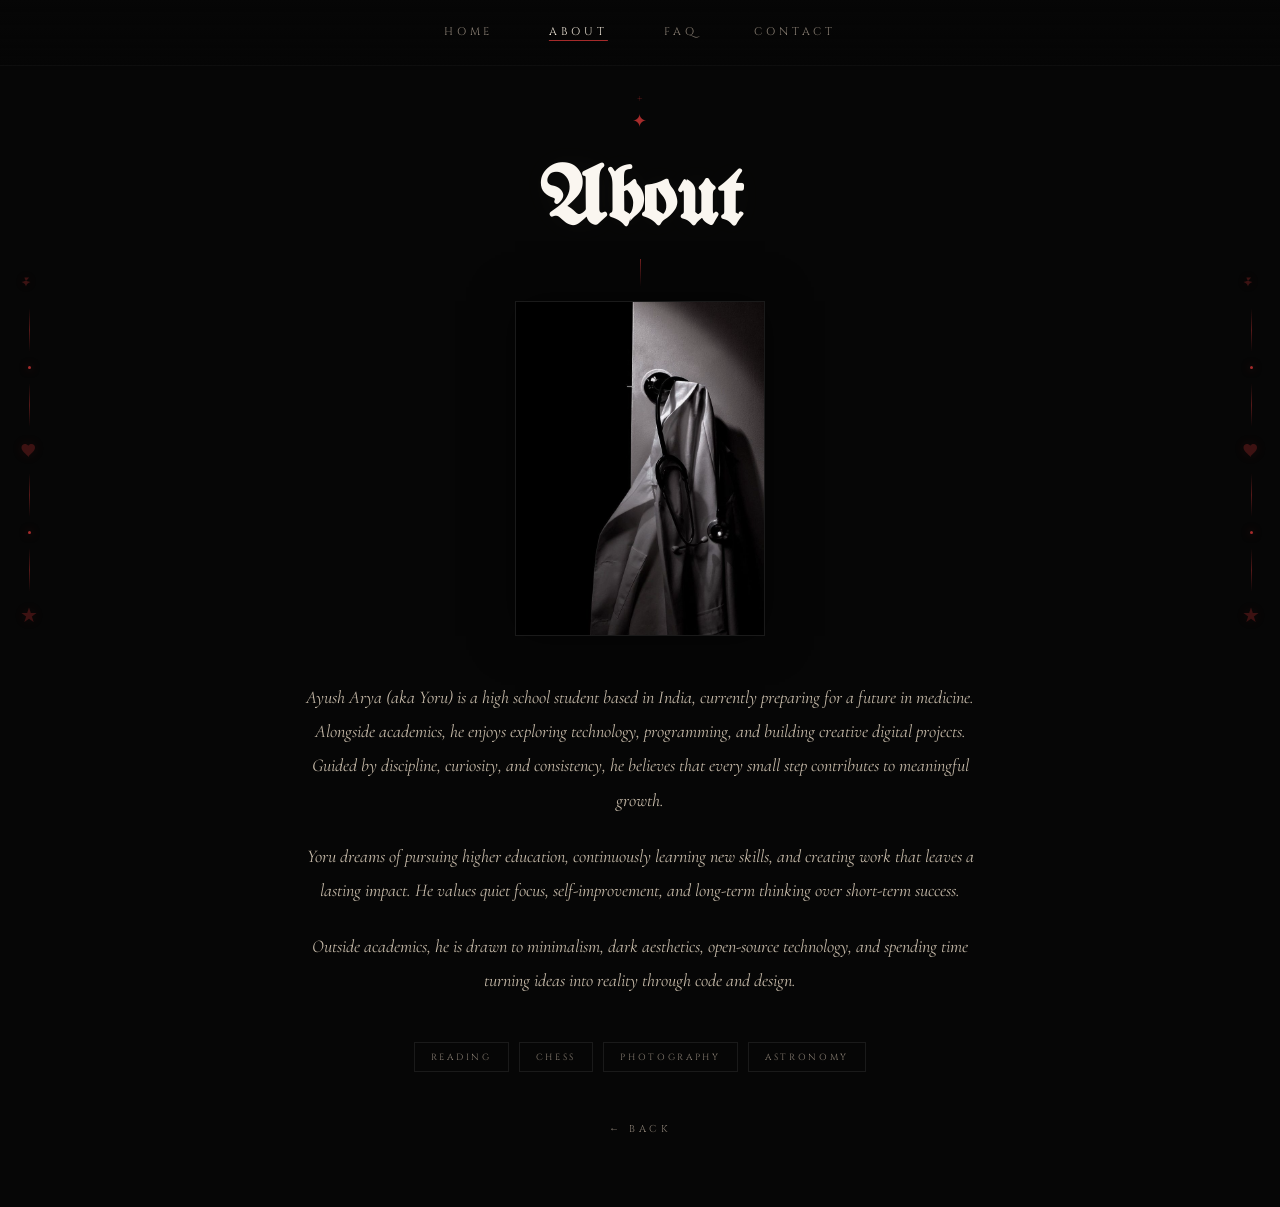
==== commit 2e2007d9: "fix: cache-bust script.js v2 for countdown update" ====
--- a/about.html
+++ b/about.html
@@ -79,6 +79,6 @@
       </div>
     </div>
 
-    <script src="script.js?v=10"></script>
+    <script src="script.js?v=2"></script>
   </body>
   </html>
